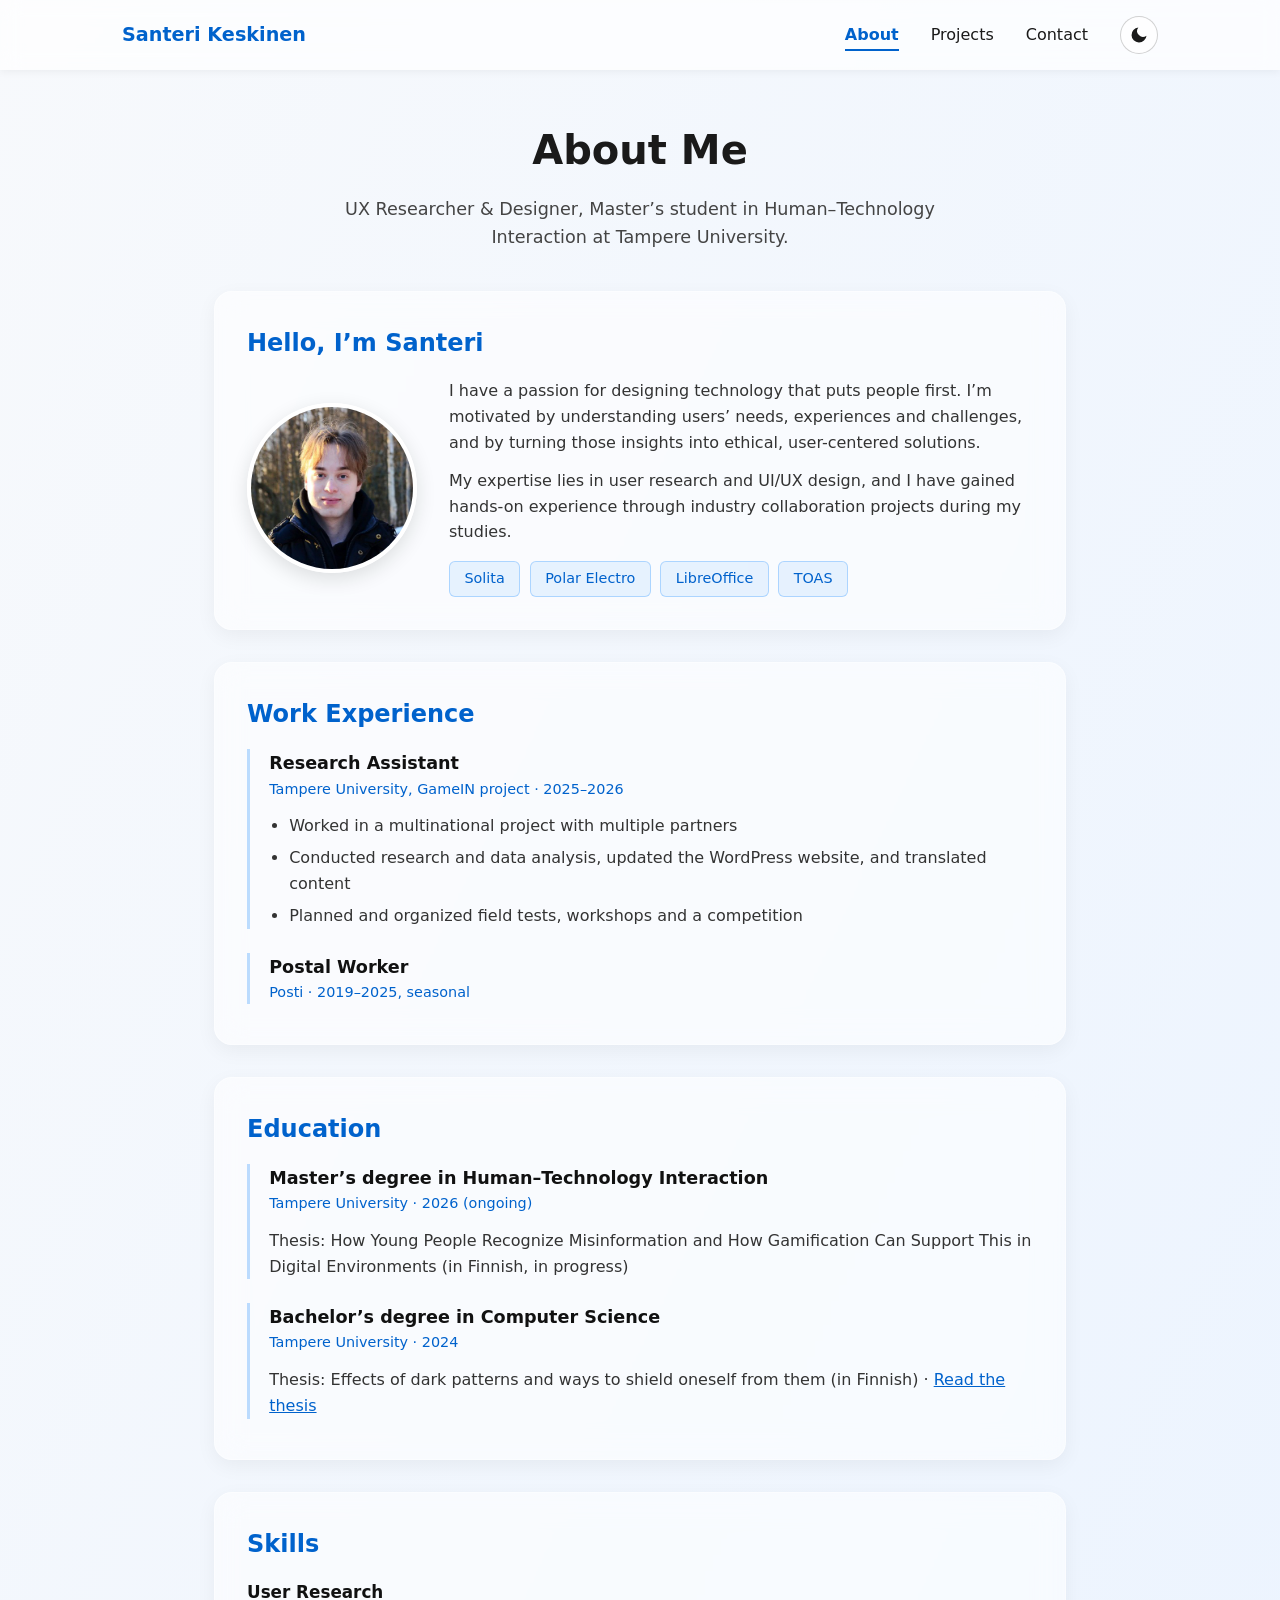
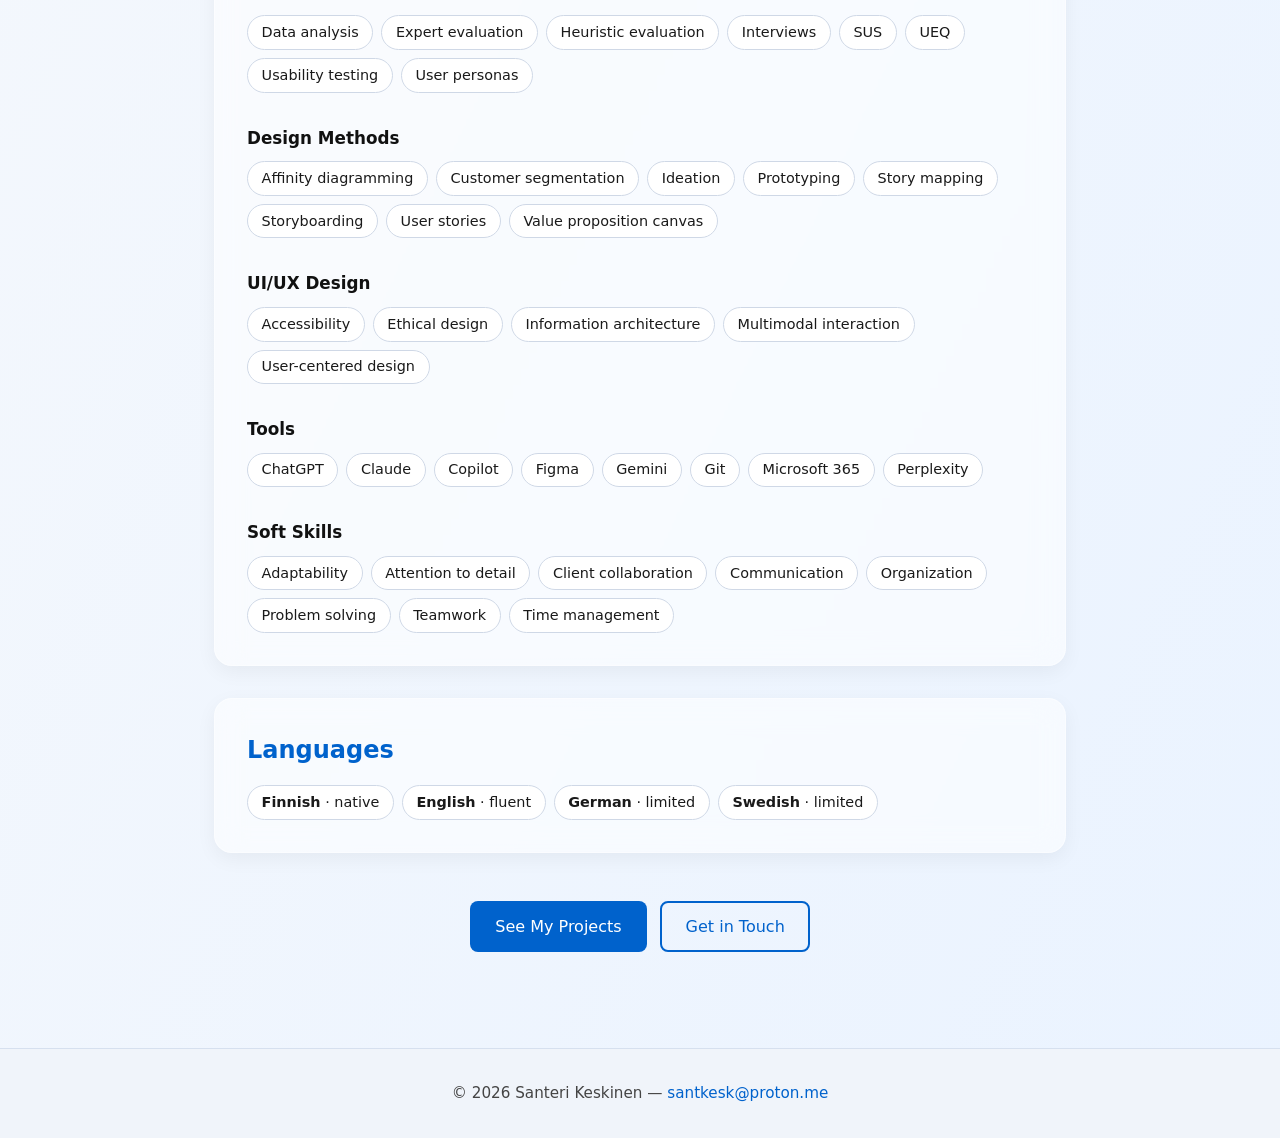
==== about.html @ 52094862 "Add files via upload" ====
<!DOCTYPE html>
<html lang="en">
<head>
  <meta charset="UTF-8">
  <meta name="viewport" content="width=device-width, initial-scale=1.0">
  <title>Santeri Keskinen – About</title>
  <meta name="description" content="About Santeri Keskinen: education, work experience and skills in UX research and design.">
  <link rel="icon" href="data:image/svg+xml,%3Csvg xmlns='http://www.w3.org/2000/svg' viewBox='0 0 100 100'%3E%3Crect width='100' height='100' rx='22' fill='%230062cc'/%3E%3Ctext x='50' y='67' font-size='46' font-weight='700' text-anchor='middle' fill='white' font-family='sans-serif'%3ESK%3C/text%3E%3C/svg%3E">
  <link rel="stylesheet" href="styles.css">
  <script>
    // Dark mode: one choice for the whole site, kept across pages
    (function () {
      var root = document.documentElement, KEY = 'theme';
      var local = location.protocol === 'file:';   // opened straight from disk: browsers may not share storage between files
      var explicit = false;

      function readStore() { try { return localStorage.getItem(KEY); } catch (e) { return null; } }
      function writeStore(v) { try { localStorage.setItem(KEY, v); } catch (e) {} }
      function readName() { var m = /^theme-(dark|light)$/.exec(window.name); return m ? m[1] : null; }
      function readUrl() { var m = /[?&]theme=(dark|light)/.exec(location.search); return m ? m[1] : null; }
      function choice(restored) {
        if (!local) return readStore();
        return restored ? (readName() || readUrl() || readStore()) : (readUrl() || readName() || readStore());
      }
      function isDark() { return root.getAttribute('data-theme') === 'dark'; }
      function apply(v) { if (v === 'dark') root.setAttribute('data-theme', 'dark'); else root.removeAttribute('data-theme'); }
      function sync() {
        var b = document.querySelector('.theme-toggle');
        if (b) b.setAttribute('aria-pressed', isDark() ? 'true' : 'false');
      }
      function withTheme(href, v) {
        var h = href.indexOf('#'), hash = h > -1 ? href.slice(h) : '', base = h > -1 ? href.slice(0, h) : href;
        base = base.replace(/([?&])theme=(dark|light)(&|$)/, function (m, a, b, c) { return c ? a : ''; }).replace(/[?&]$/, '');
        return base + (base.indexOf('?') > -1 ? '&' : '?') + 'theme=' + v + hash;
      }
      // When opened from disk, carry the choice to other pages in the links
      function decorate() {
        if (!local || !explicit) return;
        var v = isDark() ? 'dark' : 'light';
        var links = document.querySelectorAll('a[href]');
        for (var i = 0; i < links.length; i++) {
          var href = links[i].getAttribute('href');
          if (/^([a-z][a-z0-9+.-]*:|#|\/\/)/i.test(href)) continue;
          var path = href.split('#')[0].split('?')[0];
          if (path && !/\.html?$/i.test(path)) continue;
          links[i].setAttribute('href', withTheme(href, v));
        }
      }

      var chosen = choice(false);
      if (chosen) { explicit = true; apply(chosen); if (local) window.name = 'theme-' + chosen; }

      document.addEventListener('DOMContentLoaded', function () {
        sync();
        decorate();
        var button = document.querySelector('.theme-toggle');
        if (!button) return;
        button.addEventListener('click', function () {
          var v = isDark() ? 'light' : 'dark';
          explicit = true;
          apply(v);
          writeStore(v);
          if (local) {
            window.name = 'theme-' + v;
            try { history.replaceState(null, '', withTheme(location.href, v)); } catch (e) {}
          }
          decorate();
          sync();
        });
      });

      // Going back/forward can show a cached page: bring it up to date
      window.addEventListener('pageshow', function (e) {
        if (!e.persisted) return;
        var v = choice(true);
        if (v) { explicit = true; apply(v); decorate(); }
        sync();
      });
    })();
  </script>
</head>
<body class="about-me">
  <a href="#main" class="skip-link">Skip to main content</a>
  <!-- Navigation -->
  <header class="navbar">
    <div class="nav-container">
      <a href="index.html" class="logo">Santeri Keskinen</a>
      <nav>
        <ul class="nav-links">
          <li><a href="about.html" aria-current="page">About</a></li>
          <li><a href="projects.html">Projects</a></li>
          <li><a href="contact.html">Contact</a></li>
          <li><button type="button" class="theme-toggle" aria-pressed="false" aria-label="Dark mode" title="Dark mode"><svg class="icon-moon" viewBox="0 0 24 24" aria-hidden="true"><path d="M21 12.8A9 9 0 1 1 11.2 3a7 7 0 0 0 9.8 9.8z"/></svg><svg class="icon-sun" viewBox="0 0 24 24" aria-hidden="true"><circle cx="12" cy="12" r="4"/><path d="M12 2v3M12 19v3M2 12h3M19 12h3M4.9 4.9L7 7M17 17l2.1 2.1M4.9 19.1L7 17M17 7l2.1-2.1" stroke="currentColor" stroke-width="2" stroke-linecap="round" fill="none"/></svg></button></li>
        </ul>
      </nav>
    </div>
  </header>

  <main id="main">
    <div class="page-intro">
      <h1>About Me</h1>
      <p>UX Researcher &amp; Designer, Master’s student in Human–Technology Interaction at Tampere University.</p>
    </div>

    <section class="glass-light about-section" aria-labelledby="intro-title">
      <h2 id="intro-title">Hello, I’m Santeri</h2>
      <div class="intro-layout">
        <img src="images/profile.jpg" alt="Portrait of Santeri Keskinen" class="profile-photo" width="400" height="400">
        <div class="intro-text">
          <p>I have a passion for designing technology that puts people first. I’m motivated by understanding users’ needs, experiences and challenges, and by turning those insights into ethical, user-centered solutions.</p>
          <p>My expertise lies in user research and UI/UX design, and I have gained hands-on experience through industry collaboration projects during my studies.</p>
          <div class="chips">
            <a href="Projects/solita.html" class="chip">Solita</a>
            <a href="Projects/polar.html" class="chip">Polar Electro</a>
            <a href="Projects/libreoffice.html" class="chip">LibreOffice</a>
            <a href="Projects/toas.html" class="chip">TOAS</a>
          </div>
        </div>
      </div>
    </section>

    <section class="glass-light about-section" aria-labelledby="experience-title">
      <h2 id="experience-title">Work Experience</h2>
      <div class="entry">
        <h3>Research Assistant</h3>
        <p class="meta">Tampere University, GameIN project · 2025–2026</p>
        <ul>
          <li>Worked in a multinational project with multiple partners</li>
          <li>Conducted research and data analysis, updated the WordPress website, and translated content</li>
          <li>Planned and organized field tests, workshops and a competition</li>
        </ul>
      </div>
      <div class="entry">
        <h3>Postal Worker</h3>
        <p class="meta">Posti · 2019–2025, seasonal</p>
      </div>
    </section>

    <section class="glass-light about-section" aria-labelledby="education-title">
      <h2 id="education-title">Education</h2>
      <div class="entry">
        <h3>Master’s degree in Human–Technology Interaction</h3>
        <p class="meta">Tampere University · 2026 (ongoing)</p>
        <p>Thesis: How Young People Recognize Misinformation and How Gamification Can Support This in Digital Environments (in Finnish, in progress)</p>
      </div>
      <div class="entry">
        <h3>Bachelor’s degree in Computer Science</h3>
        <p class="meta">Tampere University · 2024</p>
        <p>Thesis: Effects of dark patterns and ways to shield oneself from them (in Finnish) · <a class="text-link" href="https://urn.fi/URN:NBN:fi:tuni-202404294777" target="_blank" rel="noopener">Read the thesis<span class="visually-hidden"> (opens in a new tab)</span></a></p>
      </div>
    </section>

    <section class="glass-light about-section" aria-labelledby="skills-title">
      <h2 id="skills-title">Skills</h2>
      <div class="skills-grid">
        <div class="skill-group">
          <h3>User Research</h3>
          <ul class="tag-list">
            <li class="skill-tag">Data analysis</li>
            <li class="skill-tag">Expert evaluation</li>
            <li class="skill-tag">Heuristic evaluation</li>
            <li class="skill-tag">Interviews</li>
            <li class="skill-tag">SUS</li>
            <li class="skill-tag">UEQ</li>
            <li class="skill-tag">Usability testing</li>
            <li class="skill-tag">User personas</li>
          </ul>
        </div>
        <div class="skill-group">
          <h3>Design Methods</h3>
          <ul class="tag-list">
            <li class="skill-tag">Affinity diagramming</li>
            <li class="skill-tag">Customer segmentation</li>
            <li class="skill-tag">Ideation</li>
            <li class="skill-tag">Prototyping</li>
            <li class="skill-tag">Story mapping</li>
            <li class="skill-tag">Storyboarding</li>
            <li class="skill-tag">User stories</li>
            <li class="skill-tag">Value proposition canvas</li>
          </ul>
        </div>
        <div class="skill-group">
          <h3>UI/UX Design</h3>
          <ul class="tag-list">
            <li class="skill-tag">Accessibility</li>
            <li class="skill-tag">Ethical design</li>
            <li class="skill-tag">Information architecture</li>
            <li class="skill-tag">Multimodal interaction</li>
            <li class="skill-tag">User-centered design</li>
          </ul>
        </div>
        <div class="skill-group">
          <h3>Tools</h3>
          <ul class="tag-list">
            <li class="skill-tag">ChatGPT</li>
            <li class="skill-tag">Claude</li>
            <li class="skill-tag">Copilot</li>
            <li class="skill-tag">Figma</li>
            <li class="skill-tag">Gemini</li>
            <li class="skill-tag">Git</li>
            <li class="skill-tag">Microsoft 365</li>
            <li class="skill-tag">Perplexity</li>
          </ul>
        </div>
        <div class="skill-group">
          <h3>Soft Skills</h3>
          <ul class="tag-list">
            <li class="skill-tag">Adaptability</li>
            <li class="skill-tag">Attention to detail</li>
            <li class="skill-tag">Client collaboration</li>
            <li class="skill-tag">Communication</li>
            <li class="skill-tag">Organization</li>
            <li class="skill-tag">Problem solving</li>
            <li class="skill-tag">Teamwork</li>
            <li class="skill-tag">Time management</li>
          </ul>
        </div>
      </div>
    </section>

    <section class="glass-light about-section" aria-labelledby="languages-title">
      <h2 id="languages-title">Languages</h2>
      <ul class="tag-list">
            <li class="skill-tag"><strong>Finnish</strong> · native</li>
            <li class="skill-tag"><strong>English</strong> · fluent</li>
            <li class="skill-tag"><strong>German</strong> · limited</li>
            <li class="skill-tag"><strong>Swedish</strong> · limited</li>
          </ul>
    </section>

    <div class="center">
      <a href="projects.html" class="btn">See My Projects</a>
      <a href="contact.html" class="btn btn-outline">Get in Touch</a>
    </div>
  </main>

  <footer class="footer">
    <p>© 2026 Santeri Keskinen — <a href="mailto:santkesk@proton.me">santkesk@proton.me</a></p>
  </footer>
</body>
</html>
---- styles.css ----
/* Reset & Base */
* {
  margin: 0;
  padding: 0;
  box-sizing: border-box;
}

html, body {
  font-family: 'Inter', system-ui, sans-serif;
  color: #1a1a1a;
  background: #f7f9fc;
  scroll-behavior: smooth;
  line-height: 1.6;
  min-height: 100%;
  display: flex;
  flex-direction: column;
}

body > * {
  flex-shrink: 0;
}

/* Navigation Bar */
.navbar {
  position: sticky;
  top: 0;
  width: 100%;
  background: rgba(255, 255, 255, 0.7);
  backdrop-filter: blur(10px);
  box-shadow: 0 2px 8px rgba(0,0,0,0.05);
  z-index: 1000;
}

.nav-container {
  max-width: 1100px;
  margin: 0 auto;
  padding: 1rem 2rem;
  display: flex;
  align-items: center;
  justify-content: space-between;
}

.logo {
  font-weight: 700;
  font-size: 1.2rem;
  text-decoration: none;
  color: #0062cc;
}

.nav-links {
  display: flex;
  gap: 2rem;
  list-style: none;
}

.nav-links a {
  text-decoration: none;
  color: #1a1a1a;
  position: relative;
  transition: color 0.3s;
}

.nav-links a:hover {
  color: #0062cc;
}

.nav-links a::after {
  content: "";
  position: absolute;
  bottom: -3px;
  left: 0;
  width: 0%;
  height: 2px;
  background: #0062cc;
  transition: width 0.3s;
}

.nav-links a:hover::after {
  width: 100%;
}

/* Hero Section */
.hero {
  min-height: 100vh;
  display: flex;
  align-items: center;
  justify-content: center;
  background: linear-gradient(to bottom right, #eaf3ff, #fdfdfd);
  text-align: center;
  padding: 0 1rem;
}

.hero-content {
  max-width: 700px;
}

.hero h1 {
  font-size: 2.8rem;
  margin-bottom: 1rem;
}

.hero p {
  font-size: 1.2rem;
  margin-bottom: 2rem;
  color: #444;
}

.btn-primary {
  display: inline-block;
  background: #0062cc;
  color: #fff;
  padding: 0.8rem 1.6rem;
  border-radius: 8px;
  text-decoration: none;
  font-weight: 500;
  transition: background 0.3s;
}

.btn-primary:hover {
  background: #004c9e;
}

/* Section Base */
.section {
  padding: 6rem 1.5rem;
}

/* Only hide sections for the scroll animation when JavaScript is running */
.js .section {
  opacity: 0;
  transform: translateY(30px);
  transition: opacity 0.8s ease, transform 0.8s ease;
}

.js .section.visible {
  opacity: 1;
  transform: translateY(0);
}

.container {
  max-width: 1100px;
  margin: 0 auto;
}

h2 {
  font-size: 2rem;
  margin-bottom: 2rem;
  text-align: center;
}

/* Projects Grid */
.project-grid {
  display: grid;
  grid-template-columns: repeat(auto-fit, minmax(min(320px, 100%), 1fr));
  gap: 2rem;
}

/* Reset link styles inside the grid */
.project-card {
  display: flex;
  flex-direction: column;
  justify-content: space-between;
  min-height: 240px;
  padding: 2rem;
  border-radius: 16px;
  position: relative;
  text-decoration: none; /* remove link underline */
  color: inherit; /* use normal text color */
  transition: all 0.3s ease;
}

/* Glass style for project cards */
.project-card.glass {
  background: rgba(255, 255, 255, 0.5);
  backdrop-filter: blur(15px);
  border: 1px solid rgba(255, 255, 255, 0.4);
  box-shadow: 0 4px 20px rgba(0,0,0,0.05);
}

/* Hover effect — lift and glow */
.project-card.glass:hover {
  transform: translateY(-6px);
  box-shadow: 0 8px 24px rgba(0, 123, 255, 0.15);
  border-color: rgba(0, 123, 255, 0.3);
}

/* Text elements inside cards */
.project-card h3 {
  margin-bottom: 0.5rem;
  font-size: 1.3rem;
  color: #111;
  transition: color 0.3s;
}

.project-card p {
  flex: 1;
  color: #333;
  margin-bottom: 0.8rem;
}

.project-card .year {
  font-size: 0.9rem;
  color: #0062cc;
  font-weight: 500;
}

/* Role label */
.role {
  align-self: flex-start;
  background: rgba(0, 123, 255, 0.08);
  color: #0062cc;
  padding: 0.3rem 0.9rem;
  border-radius: 6px;
  font-size: 0.85rem;
  font-weight: 500;
  border: 1px solid rgba(0, 123, 255, 0.25);
  margin-top: 1rem;
}

/* Slight color pop on hover */
.project-card:hover h3 {
  color: #0062cc;
}


/* Footer (natural end of page) */
.footer {
  background: #f0f4fa;
  text-align: center;
  padding: 2rem 1rem;
  margin-top: auto;
  border-top: 1px solid #d6e0ef;
  color: #444;
  font-size: 0.95rem;
}

.footer a {
  color: #0062cc;
  text-decoration: none;
}

.footer a:hover {
  text-decoration: underline;
}

/* ===== ABOUT PAGE ===== */

.about-page {
  max-width: 900px;
  margin: 4rem auto;
  padding: 3rem 2rem;
  background: rgba(255, 255, 255, 0.6);
  backdrop-filter: blur(15px);
  border-radius: 20px;
  box-shadow: 0 6px 20px rgba(0, 0, 0, 0.05);
  transition: transform 0.3s ease, box-shadow 0.3s ease;
}

.about-page h1,
.about-page h2 {
  text-align: center;
  margin-bottom: 1.5rem;
  color: #0a0a0a;
}

.about-page h1 {
  font-size: 2.5rem;
  margin-bottom: 2rem;
}

.about-page h2 {
  font-size: 1.8rem;
  color: #0062cc;
  border-bottom: 2px solid rgba(0, 123, 255, 0.2);
  display: inline-block;
  padding-bottom: 0.4rem;
}

.about-page h3 {
  font-size: 1.2rem;
  color: #111;
  margin-top: 1.2rem;
  margin-bottom: 0.3rem;
}

.about-page p {
  font-size: 1rem;
  color: #333;
  line-height: 1.7;
  margin-bottom: 0.8rem;
}

/* Grouped subsections */
.about-page div > div {
  margin-bottom: 1.2rem;
  padding: 1rem 1.2rem;
  border-left: 3px solid #0062cc20;
  transition: background 0.3s ease;
  border-radius: 8px;
}

.about-page div > div:hover {
  background: rgba(0, 123, 255, 0.05);
}

/* Responsive */
@media (max-width: 768px) {
  .about-page {
    padding: 2rem 1.2rem;
    margin: 2rem 1rem;
  }

  .about-page h1 {
    font-size: 2rem;
  }

  .about-page h2 {
    font-size: 1.5rem;
  }
}

/* ===== PROJECT PAGE ===== */
.project-page {
  background: linear-gradient(to bottom right, #f7f9fc, #eaf3ff);
  color: #1a1a1a;
  font-family: 'Inter', system-ui, sans-serif;
  line-height: 1.7;
}

.project-title {
  font-size: 2rem;
  font-weight: 700;
  color: #0a0a0a;
}

/* Section Containers */
main {
  max-width: 900px;
  margin: 0 auto;
  padding: 3rem 1.5rem 6rem;
}

/* Glass style for sections */
.glass-light {
  background: rgba(255, 255, 255, 0.55);
  backdrop-filter: blur(15px);
  border: 1px solid rgba(255, 255, 255, 0.4);
  border-radius: 18px;
  padding: 2rem;
  margin-bottom: 2rem;
  box-shadow: 0 6px 20px rgba(0, 0, 0, 0.05);
  transition: transform 0.3s ease, box-shadow 0.3s ease;
}

.glass-light:hover {
  transform: translateY(-3px);
  box-shadow: 0 10px 25px rgba(0, 123, 255, 0.15);
}

.glass-light h2 {
  color: #0062cc;
  margin-bottom: 1rem;
  font-size: 1.5rem;
}

.glass-light p {
  color: #333;
  margin-bottom: 0.5rem;
}

/* About Section Grid */
.about-inline {
  display: grid;
  grid-template-columns: repeat(auto-fit, minmax(180px, 1fr));
  gap: 1.5rem;
  margin-top: 1rem;
}

.about-field {
  background: rgba(255, 255, 255, 0.6);
  border: 1px solid rgba(0, 123, 255, 0.15);
  border-radius: 12px;
  padding: 1rem;
  text-align: center;
  transition: background 0.3s ease;
}

.about-field:hover {
  background: rgba(0, 123, 255, 0.05);
}

.about-field h3 {
  color: #0062cc;
  font-size: 1rem;
  margin-bottom: 0.3rem;
}

.about-field p {
  color: #333;
  font-size: 0.95rem;
}

/* Centered Button */
.center {
  text-align: center;
  margin-top: 3rem;
}

.btn {
  display: inline-block;
  background: #0062cc;
  color: #fff;
  padding: 0.8rem 1.6rem;
  border-radius: 8px;
  text-decoration: none;
  font-weight: 500;
  transition: background 0.3s;
}

.btn:hover {
  background: #004c9e;
}
/* ===== Lists & links inside project sections ===== */
.glass-light ul {
  padding-left: 1.25rem;
  margin-bottom: 0.5rem;
}

.glass-light li {
  color: #333;
  margin-bottom: 0.4rem;
}

.glass-light p + p,
.glass-light p + ul,
.glass-light ul + p {
  margin-top: 0.8rem;
}

/* Space between the info boxes and the first section */
.about-inline {
  margin-bottom: 2rem;
}

/* ===== CONTACT PAGE ===== */
.contact-page {
  background: linear-gradient(to bottom right, #f7f9fc, #eaf3ff);
  min-height: 100vh;
}

.page-intro {
  text-align: center;
  margin-bottom: 2.5rem;
}

.page-intro h1 {
  font-size: 2.5rem;
  margin-bottom: 0.8rem;
}

.page-intro p {
  max-width: 600px;
  margin: 0 auto;
  color: #444;
  font-size: 1.1rem;
}

.contact-cards {
  display: grid;
  grid-template-columns: repeat(auto-fit, minmax(260px, 1fr));
  gap: 1.5rem;
  margin-bottom: 2rem;
}

.contact-card {
  text-align: center;
  text-decoration: none;
  color: inherit;
  margin-bottom: 0;
}

.contact-card svg {
  width: 36px;
  height: 36px;
  fill: #0062cc;
  margin-bottom: 0.8rem;
}

.contact-card h2 {
  text-align: center;
  font-size: 1.3rem;
  margin-bottom: 0.4rem;
}

.contact-card p {
  overflow-wrap: anywhere;
}

.contact-form-box h2 {
  text-align: left;
  margin-bottom: 1.5rem;
}

.contact-form {
  display: flex;
  flex-direction: column;
  gap: 0.5rem;
}

.contact-form label {
  font-weight: 500;
  margin-top: 0.6rem;
}

.contact-form input,
.contact-form textarea {
  font: inherit;
  padding: 0.8rem 1rem;
  border: 1px solid rgba(0, 123, 255, 0.25);
  border-radius: 10px;
  background: rgba(255, 255, 255, 0.8);
  color: #1a1a1a;
  resize: vertical;
}

.contact-form input:focus,
.contact-form textarea:focus {
  outline: none;
  border-color: #0062cc;
  box-shadow: 0 0 0 3px rgba(0, 123, 255, 0.15);
}

.contact-form .btn {
  align-self: flex-start;
  margin-top: 1.2rem;
  border: none;
  cursor: pointer;
  font: inherit;
  font-weight: 500;
}

/* ===== ABOUT ME PAGE ===== */
.about-me {
  background: linear-gradient(to bottom right, #f7f9fc, #eaf3ff);
  min-height: 100vh;
}

.about-section h2 {
  text-align: left;
}

.about-section .entry {
  padding-left: 1.2rem;
  border-left: 3px solid rgba(0, 123, 255, 0.25);
  margin-bottom: 1.5rem;
}

.about-section .entry:last-child {
  margin-bottom: 0;
}

.entry h3 {
  font-size: 1.1rem;
  color: #111;
}

.entry .meta {
  color: #0062cc;
  font-size: 0.9rem;
  font-weight: 500;
  margin-bottom: 0.5rem;
}

.chips {
  display: flex;
  flex-wrap: wrap;
  gap: 0.6rem;
  margin-top: 1rem;
}

.chip {
  background: rgba(0, 123, 255, 0.08);
  color: #0062cc;
  padding: 0.35rem 0.9rem;
  border-radius: 6px;
  font-size: 0.9rem;
  font-weight: 500;
  border: 1px solid rgba(0, 123, 255, 0.25);
  text-decoration: none;
  transition: background 0.3s;
}

a.chip:hover {
  background: rgba(0, 123, 255, 0.18);
}

.skills-grid {
  display: grid;
  gap: 1.5rem;
}

.skill-group h3 {
  font-size: 1.05rem;
  color: #111;
}

.skill-group .chips {
  margin-top: 0.6rem;
}

.center .btn + .btn {
  margin-left: 0.8rem;
}

.btn-outline {
  background: transparent;
  color: #0062cc;
  border: 2px solid #0062cc;
  padding: calc(0.8rem - 2px) calc(1.6rem - 2px);
}

.btn-outline:hover {
  background: rgba(0, 123, 255, 0.1);
}

@media (max-width: 480px) {
  .center .btn {
    display: block;
    margin: 0 0 0.8rem;
  }
  .center .btn + .btn {
    margin-left: 0;
  }
}

/* ===== PROJECTS PAGE ===== */
.projects-page {
  background: linear-gradient(to bottom right, #f7f9fc, #eaf3ff);
  min-height: 100vh;
}

/* ===== ACCESSIBILITY & USABILITY ===== */
html {
  scroll-padding-top: 5rem;
}

.skip-link {
  position: absolute;
  left: 1rem;
  top: -4rem;
  background: #0062cc;
  color: #fff;
  padding: 0.7rem 1.2rem;
  border-radius: 8px;
  text-decoration: none;
  font-weight: 500;
  z-index: 2000;
}

.skip-link:focus {
  top: 1rem;
}

:focus-visible {
  outline: 3px solid #0062cc;
  outline-offset: 3px;
  border-radius: 4px;
}

.visually-hidden {
  position: absolute;
  width: 1px;
  height: 1px;
  margin: -1px;
  padding: 0;
  overflow: hidden;
  clip: rect(0, 0, 0, 0);
  white-space: nowrap;
  border: 0;
}

/* Current page in the navigation */
.nav-links a[aria-current] {
  color: #0062cc;
  font-weight: 600;
}

.nav-links a[aria-current]::after {
  width: 100%;
}

.text-link {
  color: #0062cc;
  font-weight: 500;
  text-decoration: underline;
}

.text-link:hover {
  color: #004c9e;
}

/* ===== HOME PAGE ===== */
main.home-main {
  max-width: none;
  margin: 0;
  padding: 0;
}

.hero-note {
  font-weight: 500;
  color: #1a1a1a;
}

.hero-actions {
  display: flex;
  flex-wrap: wrap;
  gap: 0.8rem;
  justify-content: center;
}

.hero-actions .btn,
.hero-actions .btn-primary {
  margin: 0;
}

.thesis {
  max-width: 700px;
  margin: 2rem auto 0;
}

.thesis h3 {
  color: #0062cc;
  font-size: 1rem;
  margin-bottom: 0.4rem;
}

.thesis p {
  margin-bottom: 0.6rem;
}

/* ===== PROJECT PAGES ===== */
.summary h2 {
  text-align: left;
}

.project-figure {
  margin: 0 0 2rem;
}

.project-figure img {
  display: block;
  max-width: 100%;
  height: auto;
  border-radius: 12px;
  border: 1px solid rgba(0, 98, 204, 0.15);
}

.project-figure figcaption {
  font-size: 0.9rem;
  color: #444;
  margin-top: 0.5rem;
}

/* ===== REDUCED MOTION ===== */
@media (prefers-reduced-motion: reduce) {
  html {
    scroll-behavior: auto;
  }
  *, *::before, *::after {
    transition-duration: 0.01ms !important;
    animation-duration: 0.01ms !important;
  }
  .js .section {
    opacity: 1;
    transform: none;
  }
  .glass-light:hover,
  .project-card.glass:hover {
    transform: none;
  }
}

/* ===== SKILL TAGS (non-clickable, unlike the blue button-style chips) ===== */
.glass-light ul.tag-list {
  list-style: none;
  padding: 0;
  margin: 0.6rem 0 0;
  display: flex;
  flex-wrap: wrap;
  gap: 0.5rem;
}

.glass-light .tag-list li.skill-tag {
  margin: 0;
  padding: 0.3rem 0.85rem;
  background: rgba(255, 255, 255, 0.9);
  color: #1a1a1a;
  border: 1px solid #cfd8e6;
  border-radius: 999px;
  font-size: 0.9rem;
  font-weight: 400;
  cursor: default;
}

.skill-group + .skill-group {
  margin-top: 0.5rem;
}

/* ===== PROFILE PHOTO ===== */
.intro-layout {
  display: flex;
  align-items: center;
  gap: 2rem;
}

.profile-photo {
  width: 170px;
  height: 170px;
  flex-shrink: 0;
  border-radius: 50%;
  object-fit: cover;
  border: 4px solid #fff;
  box-shadow: 0 6px 20px rgba(0, 0, 0, 0.12);
}

@media (max-width: 600px) {
  .intro-layout {
    flex-direction: column;
    text-align: center;
  }
  .intro-layout .chips {
    justify-content: center;
  }
}

/* ===== BUTTON ROWS (wrap cleanly with 2+ buttons) ===== */
.center {
  display: flex;
  flex-wrap: wrap;
  justify-content: center;
  gap: 0.8rem;
}

.center .btn + .btn {
  margin-left: 0;
}

@media (max-width: 480px) {
  .center {
    flex-direction: column;
  }
  .center .btn {
    display: block;
    margin: 0;
    text-align: center;
  }
}

/* ===== AT A GLANCE (compact banner, distinct from the section cards) ===== */
.summary {
  background: linear-gradient(135deg, rgba(0, 98, 204, 0.12), rgba(255, 255, 255, 0.75));
  border-left: 6px solid #0062cc;
  border-radius: 6px 28px 6px 28px;
  padding: 1.1rem 1.5rem 1.3rem;
  margin-bottom: 2rem;
  box-shadow: 0 4px 16px rgba(0, 98, 204, 0.1);
}

.summary h2 {
  font-size: 0.8rem;
  letter-spacing: 0.14em;
  text-transform: uppercase;
  color: #0062cc;
  text-align: left;
  margin-bottom: 0.7rem;
}

.summary ul {
  list-style: none;
  padding: 0;
  margin: 0;
  display: grid;
  gap: 1rem;
}

.summary li {
  margin: 0;
  color: #333;
  font-size: 0.95rem;
  line-height: 1.5;
}

.summary li strong {
  display: block;
  color: #111;
  font-size: 0.85rem;
  margin-bottom: 0.15rem;
}

@media (min-width: 800px) {
  .summary ul {
    grid-template-columns: repeat(3, 1fr);
    gap: 0;
  }
  .summary li {
    padding: 0 1.2rem;
  }
  .summary li:first-child {
    padding-left: 0;
  }
  .summary li + li {
    border-left: 1px solid rgba(0, 98, 204, 0.25);
  }
}

/* ===== PROJECT LINKS & HOME PAGE LINKS ===== */
.project-links {
  display: flex;
  flex-wrap: wrap;
  justify-content: center;
  gap: 0.8rem;
  margin-top: 1.5rem;
}

.about .center,
.projects .center {
  margin-top: 2rem;
}

/* Compact navigation on small phones (all pages) */
@media (max-width: 480px) {
  .nav-container {
    padding: 0.8rem 1rem;
  }
  .nav-links {
    gap: 1rem;
  }
  .logo {
    font-size: 1rem;
    white-space: nowrap;
  }
}

/* ===== THEME TOGGLE ===== */
.nav-links li {
  display: flex;
  align-items: center;
}

.theme-toggle {
  display: inline-flex;
  align-items: center;
  justify-content: center;
  width: 38px;
  height: 38px;
  padding: 0;
  border-radius: 50%;
  border: 1px solid rgba(0, 0, 0, 0.18);
  background: rgba(255, 255, 255, 0.6);
  color: #1a1a1a;
  cursor: pointer;
  transition: background 0.3s;
}

.theme-toggle:hover {
  background: rgba(0, 98, 204, 0.12);
}

.theme-toggle svg {
  width: 20px;
  height: 20px;
  fill: currentColor;
}

.theme-toggle .icon-sun {
  display: none;
}

html[data-theme="dark"] .theme-toggle {
  border-color: rgba(255, 255, 255, 0.3);
  background: rgba(255, 255, 255, 0.08);
  color: #e8f0ff;
}

html[data-theme="dark"] .theme-toggle:hover {
  background: rgba(156, 201, 255, 0.2);
}

html[data-theme="dark"] .theme-toggle .icon-moon {
  display: none;
}

html[data-theme="dark"] .theme-toggle .icon-sun {
  display: block;
}

@media (max-width: 480px) {
  .nav-links {
    font-size: 0.95rem;
    gap: 0.7rem;
  }
  .logo {
    font-size: 0.95rem;
  }
  .theme-toggle {
    width: 34px;
    height: 34px;
  }
}

@media (max-width: 380px) {
  .nav-container {
    padding: 0.8rem 0.75rem;
  }
  .nav-links {
    font-size: 0.9rem;
    gap: 0.55rem;
  }
  .logo {
    font-size: 0.9rem;
  }
}

/* =====================================================
   DARK MODE (whole site, toggled with html[data-theme="dark"])
   ===================================================== */
html[data-theme="dark"] {
  color-scheme: dark;
  background: #06122b;
}

html[data-theme="dark"] body {
  color: #e8f0ff;
  background:
    radial-gradient(900px 520px at 88% 18%, rgba(59, 130, 246, 0.28), transparent 70%),
    radial-gradient(700px 520px at 6% 62%, rgba(56, 189, 248, 0.16), transparent 70%),
    linear-gradient(180deg, #06122b 0%, #0a1f4a 55%, #06122b 100%);
}

html[data-theme="dark"] h1,
html[data-theme="dark"] h2 {
  color: #fff;
}

html[data-theme="dark"] :focus-visible {
  outline-color: #9cc9ff;
}

/* Navigation */
html[data-theme="dark"] .navbar {
  background: rgba(6, 18, 43, 0.6);
  box-shadow: none;
  border-bottom: 1px solid rgba(255, 255, 255, 0.12);
}

html[data-theme="dark"] .logo,
html[data-theme="dark"] .nav-links a {
  color: #e8f0ff;
}

html[data-theme="dark"] .nav-links a:hover,
html[data-theme="dark"] .nav-links a[aria-current] {
  color: #9cc9ff;
}

html[data-theme="dark"] .nav-links a::after {
  background: #9cc9ff;
}

/* Hero (home page) */
html[data-theme="dark"] .hero {
  background: transparent;
}

html[data-theme="dark"] .hero p {
  color: #dbe7ff;
}

html[data-theme="dark"] .hero .hero-note {
  color: #fff;
}

/* Buttons and links */
html[data-theme="dark"] .btn,
html[data-theme="dark"] .btn-primary {
  background: linear-gradient(135deg, #5aa9ff, #9cc9ff);
  color: #06122b;
  font-weight: 600;
}

html[data-theme="dark"] .btn:hover,
html[data-theme="dark"] .btn-primary:hover {
  background: #fff;
}

html[data-theme="dark"] .btn-outline {
  background: rgba(255, 255, 255, 0.06);
  color: #fff;
  border-color: #9cc9ff;
}

html[data-theme="dark"] .btn-outline:hover {
  background: rgba(156, 201, 255, 0.2);
}

html[data-theme="dark"] .text-link {
  color: #9cc9ff;
}

html[data-theme="dark"] .text-link:hover {
  color: #fff;
}

/* Glass cards */
html[data-theme="dark"] .glass-light {
  background: rgba(255, 255, 255, 0.07);
  border: 1px solid rgba(255, 255, 255, 0.18);
  box-shadow: 0 8px 32px rgba(0, 0, 0, 0.25);
}

html[data-theme="dark"] .glass-light:hover {
  box-shadow: 0 12px 36px rgba(77, 163, 255, 0.3);
  border-color: rgba(156, 201, 255, 0.5);
}

html[data-theme="dark"] .glass-light h2,
html[data-theme="dark"] .thesis h3,
html[data-theme="dark"] .about-field h3,
html[data-theme="dark"] .entry .meta {
  color: #9cc9ff;
}

html[data-theme="dark"] .glass-light p,
html[data-theme="dark"] .glass-light li,
html[data-theme="dark"] .about-field p,
html[data-theme="dark"] .page-intro p,
html[data-theme="dark"] .about .container > p {
  color: #cfe0ff;
}

html[data-theme="dark"] .entry h3,
html[data-theme="dark"] .skill-group h3 {
  color: #fff;
}

html[data-theme="dark"] .about-section .entry {
  border-left-color: rgba(156, 201, 255, 0.4);
}

/* Project cards */
html[data-theme="dark"] .project-card.glass {
  background: rgba(255, 255, 255, 0.07);
  border: 1px solid rgba(255, 255, 255, 0.18);
  box-shadow: 0 8px 32px rgba(0, 0, 0, 0.25);
}

html[data-theme="dark"] .project-card.glass:hover {
  box-shadow: 0 12px 36px rgba(77, 163, 255, 0.3);
  border-color: rgba(156, 201, 255, 0.5);
}

html[data-theme="dark"] .project-card h3 {
  color: #fff;
}

html[data-theme="dark"] .project-card:hover h3,
html[data-theme="dark"] .project-card .year {
  color: #9cc9ff;
}

html[data-theme="dark"] .project-card p {
  color: #cfe0ff;
}

html[data-theme="dark"] .role,
html[data-theme="dark"] .chip {
  background: rgba(156, 201, 255, 0.12);
  color: #cfe3ff;
  border-color: rgba(156, 201, 255, 0.35);
}

html[data-theme="dark"] a.chip:hover {
  background: rgba(156, 201, 255, 0.25);
}

/* At a Glance banner */
html[data-theme="dark"] .summary {
  background: linear-gradient(135deg, rgba(77, 163, 255, 0.22), rgba(255, 255, 255, 0.05));
  border-left-color: #9cc9ff;
  box-shadow: 0 4px 16px rgba(0, 0, 0, 0.3);
}

html[data-theme="dark"] .summary h2 {
  color: #9cc9ff;
}

html[data-theme="dark"] .summary li {
  color: #cfe0ff;
}

html[data-theme="dark"] .summary li strong {
  color: #fff;
}

html[data-theme="dark"] .summary li + li {
  border-left-color: rgba(156, 201, 255, 0.3);
}

/* Project info boxes */
html[data-theme="dark"] .about-field {
  background: rgba(255, 255, 255, 0.07);
  border-color: rgba(156, 201, 255, 0.25);
}

html[data-theme="dark"] .about-field:hover {
  background: rgba(156, 201, 255, 0.12);
}

html[data-theme="dark"] hr {
  border: 0;
  border-top: 1px solid rgba(255, 255, 255, 0.15);
}

html[data-theme="dark"] .project-figure figcaption {
  color: #cfe0ff;
}

/* Skill tags */
html[data-theme="dark"] .glass-light .tag-list li.skill-tag {
  background: rgba(255, 255, 255, 0.08);
  color: #e8f0ff;
  border-color: rgba(255, 255, 255, 0.22);
}

/* Contact page */
html[data-theme="dark"] .contact-card svg {
  fill: #9cc9ff;
}

html[data-theme="dark"] .contact-form input,
html[data-theme="dark"] .contact-form textarea {
  background: rgba(255, 255, 255, 0.08);
  border-color: rgba(156, 201, 255, 0.35);
  color: #fff;
}

html[data-theme="dark"] .contact-form input:focus,
html[data-theme="dark"] .contact-form textarea:focus {
  border-color: #9cc9ff;
  box-shadow: 0 0 0 3px rgba(156, 201, 255, 0.25);
}

/* Footer */
html[data-theme="dark"] .footer {
  background: rgba(3, 10, 28, 0.85);
  border-top: 1px solid rgba(255, 255, 255, 0.12);
  color: #b8cdf5;
}

html[data-theme="dark"] .footer a {
  color: #9cc9ff;
}

/* Very small phones: let the navigation wrap instead of overflowing */
@media (max-width: 340px) {
  .nav-container {
    flex-wrap: wrap;
    justify-content: center;
    gap: 0.4rem;
  }
}

/* Keep the main column within the viewport on very narrow screens */
main {
  width: 100%;
}

/* ===== HOME PAGE: centered About section ===== */
.about .container > p {
  max-width: 700px;
  margin: 0 auto;
  text-align: center;
}

.thesis {
  text-align: center;
}
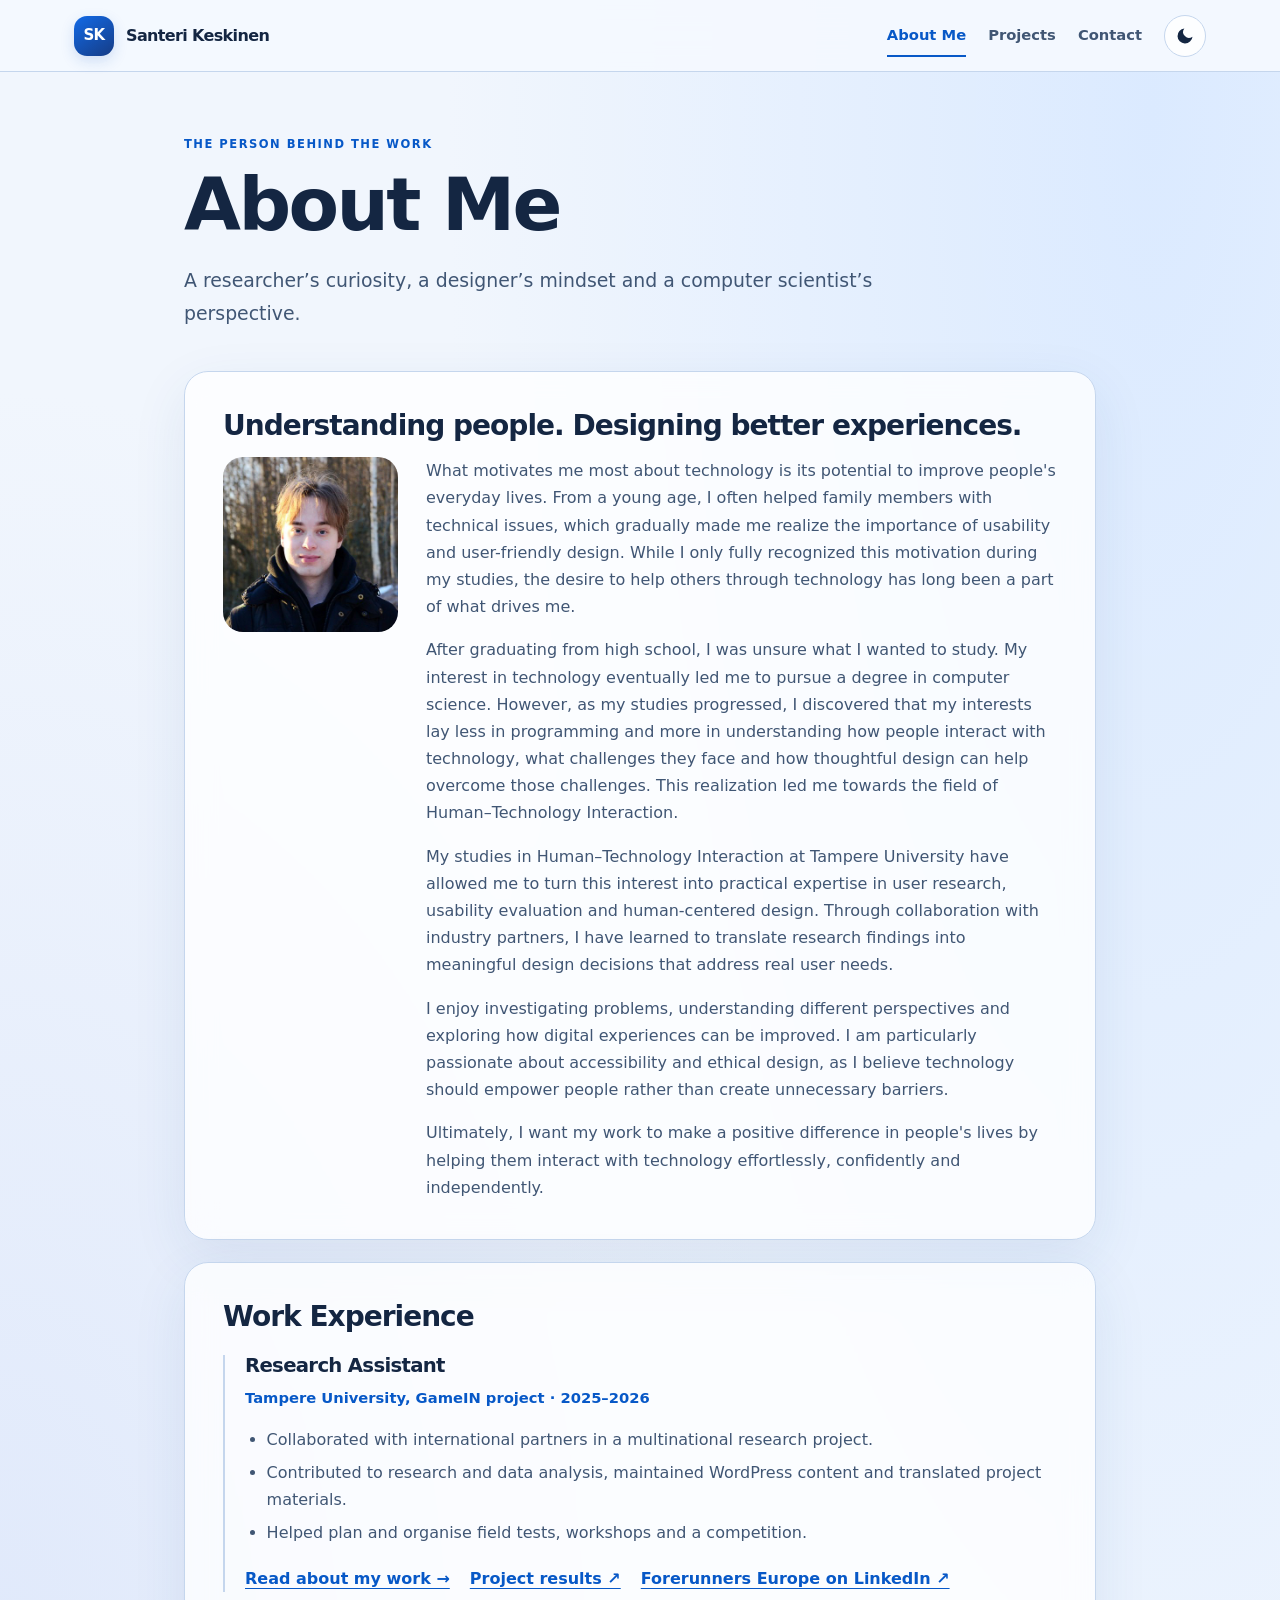
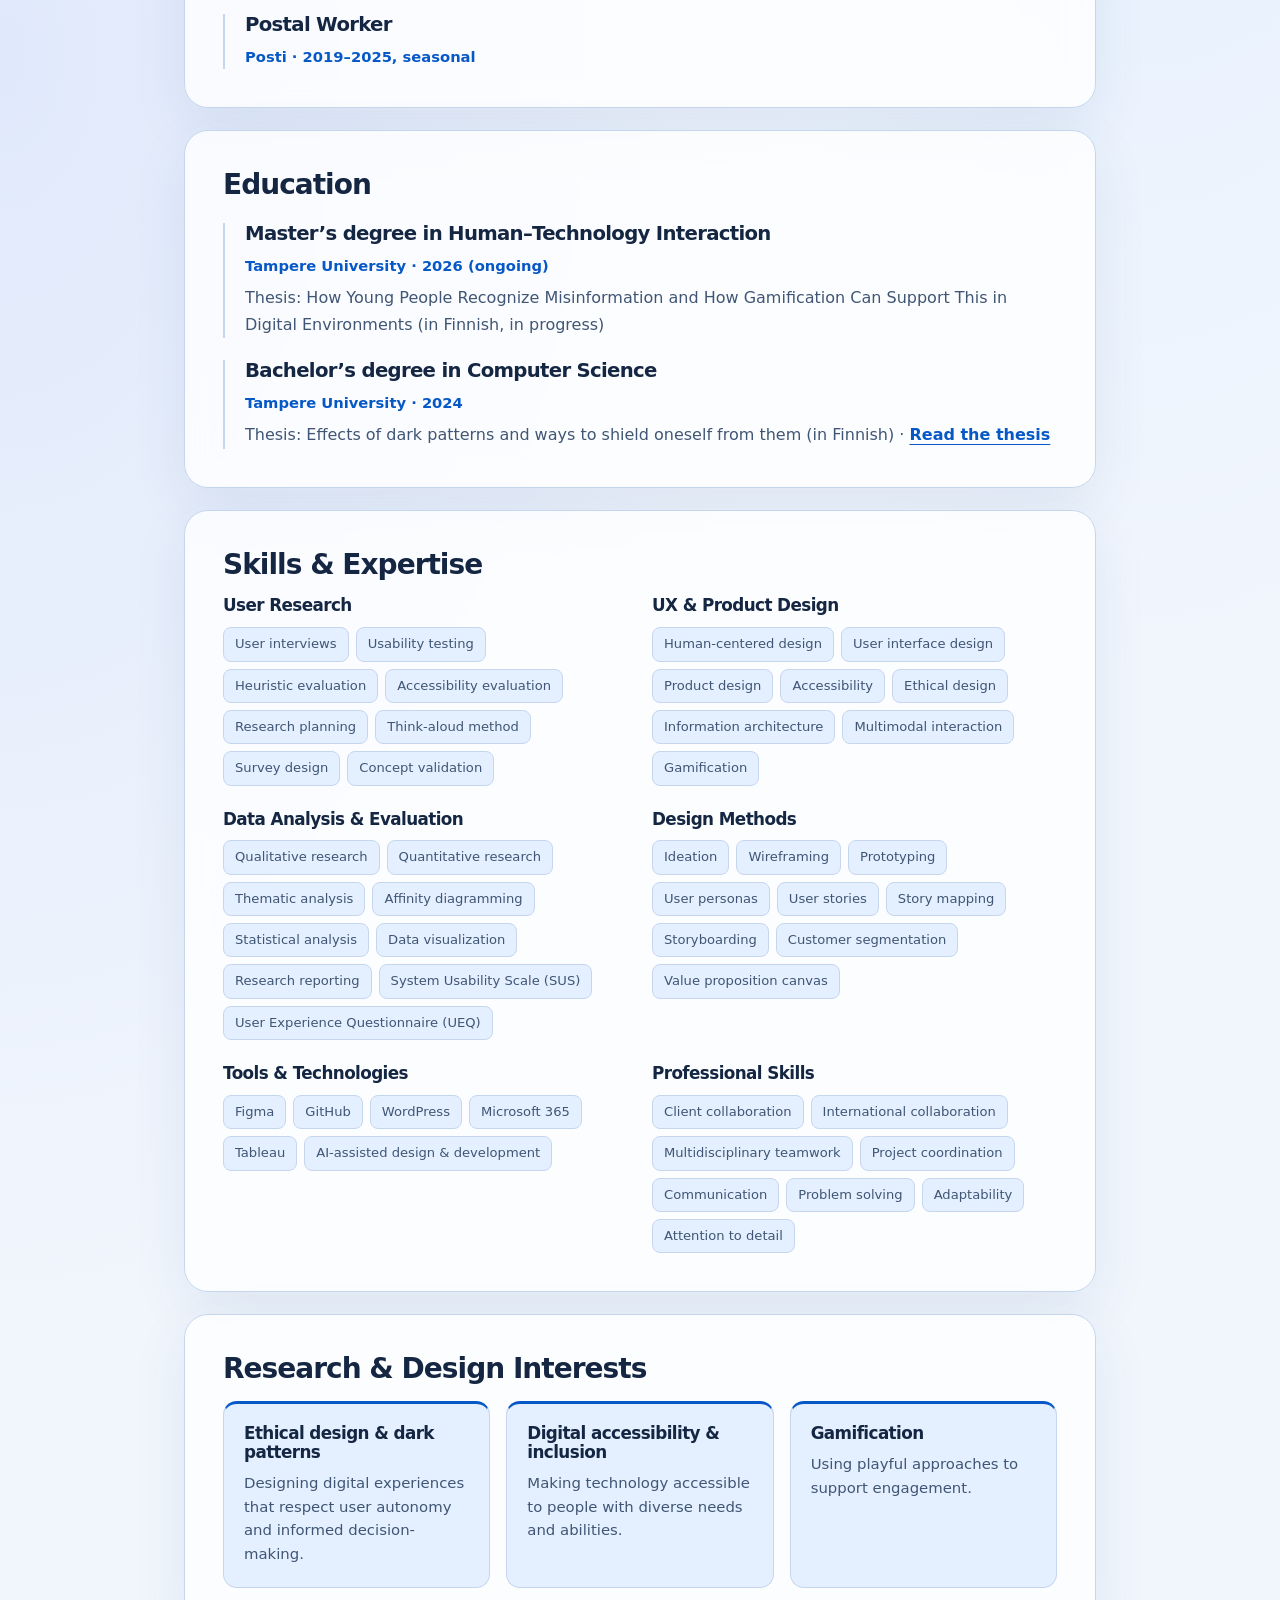
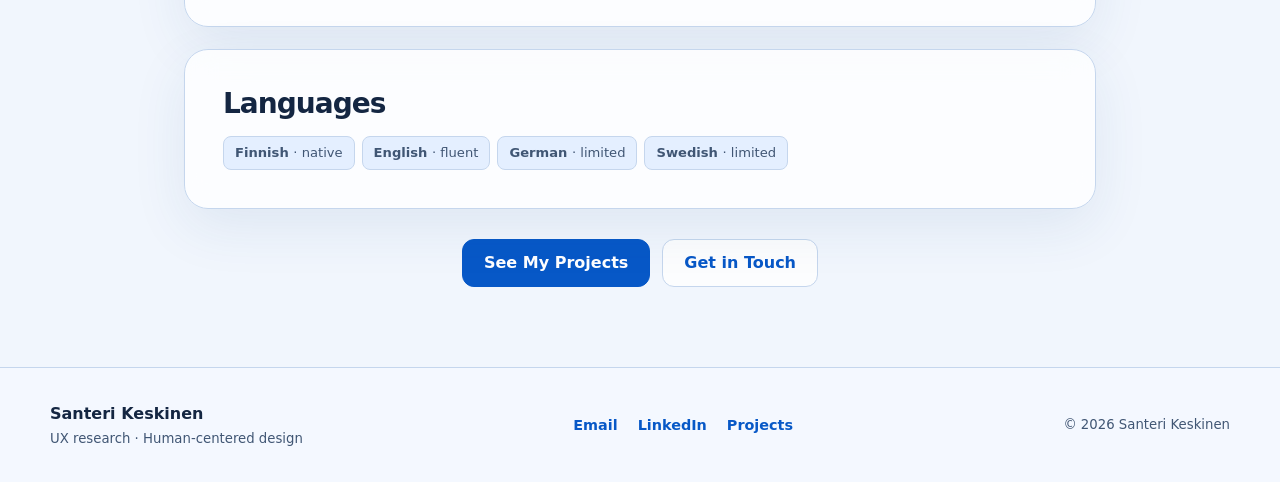
==== commit 39d489ec: "Redesign" ====
--- a/about.html
+++ b/about.html
@@ -1,241 +1,351 @@
 <!DOCTYPE html>
 <html lang="en">
-<head>
-  <meta charset="UTF-8">
-  <meta name="viewport" content="width=device-width, initial-scale=1.0">
-  <title>Santeri Keskinen – About</title>
-  <meta name="description" content="About Santeri Keskinen: education, work experience and skills in UX research and design.">
-  <link rel="icon" href="data:image/svg+xml,%3Csvg xmlns='http://www.w3.org/2000/svg' viewBox='0 0 100 100'%3E%3Crect width='100' height='100' rx='22' fill='%230062cc'/%3E%3Ctext x='50' y='67' font-size='46' font-weight='700' text-anchor='middle' fill='white' font-family='sans-serif'%3ESK%3C/text%3E%3C/svg%3E">
-  <link rel="stylesheet" href="styles.css">
-  <script>
-    // Dark mode: one choice for the whole site, kept across pages
-    (function () {
-      var root = document.documentElement, KEY = 'theme';
-      var local = location.protocol === 'file:';   // opened straight from disk: browsers may not share storage between files
-      var explicit = false;
-
-      function readStore() { try { return localStorage.getItem(KEY); } catch (e) { return null; } }
-      function writeStore(v) { try { localStorage.setItem(KEY, v); } catch (e) {} }
-      function readName() { var m = /^theme-(dark|light)$/.exec(window.name); return m ? m[1] : null; }
-      function readUrl() { var m = /[?&]theme=(dark|light)/.exec(location.search); return m ? m[1] : null; }
-      function choice(restored) {
-        if (!local) return readStore();
-        return restored ? (readName() || readUrl() || readStore()) : (readUrl() || readName() || readStore());
-      }
-      function isDark() { return root.getAttribute('data-theme') === 'dark'; }
-      function apply(v) { if (v === 'dark') root.setAttribute('data-theme', 'dark'); else root.removeAttribute('data-theme'); }
-      function sync() {
-        var b = document.querySelector('.theme-toggle');
-        if (b) b.setAttribute('aria-pressed', isDark() ? 'true' : 'false');
-      }
-      function withTheme(href, v) {
-        var h = href.indexOf('#'), hash = h > -1 ? href.slice(h) : '', base = h > -1 ? href.slice(0, h) : href;
-        base = base.replace(/([?&])theme=(dark|light)(&|$)/, function (m, a, b, c) { return c ? a : ''; }).replace(/[?&]$/, '');
-        return base + (base.indexOf('?') > -1 ? '&' : '?') + 'theme=' + v + hash;
-      }
-      // When opened from disk, carry the choice to other pages in the links
-      function decorate() {
-        if (!local || !explicit) return;
-        var v = isDark() ? 'dark' : 'light';
-        var links = document.querySelectorAll('a[href]');
-        for (var i = 0; i < links.length; i++) {
-          var href = links[i].getAttribute('href');
-          if (/^([a-z][a-z0-9+.-]*:|#|\/\/)/i.test(href)) continue;
-          var path = href.split('#')[0].split('?')[0];
-          if (path && !/\.html?$/i.test(path)) continue;
-          links[i].setAttribute('href', withTheme(href, v));
-        }
-      }
-
-      var chosen = choice(false);
-      if (chosen) { explicit = true; apply(chosen); if (local) window.name = 'theme-' + chosen; }
-
-      document.addEventListener('DOMContentLoaded', function () {
-        sync();
-        decorate();
-        var button = document.querySelector('.theme-toggle');
-        if (!button) return;
-        button.addEventListener('click', function () {
-          var v = isDark() ? 'light' : 'dark';
-          explicit = true;
-          apply(v);
-          writeStore(v);
-          if (local) {
-            window.name = 'theme-' + v;
-            try { history.replaceState(null, '', withTheme(location.href, v)); } catch (e) {}
-          }
-          decorate();
-          sync();
-        });
-      });
-
-      // Going back/forward can show a cached page: bring it up to date
-      window.addEventListener('pageshow', function (e) {
-        if (!e.persisted) return;
-        var v = choice(true);
-        if (v) { explicit = true; apply(v); decorate(); }
-        sync();
-      });
-    })();
+ <head>
+  <meta charset="utf-8"/>
+  <meta content="width=device-width, initial-scale=1.0" name="viewport"/>
+  <title>
+   About Me — Santeri Keskinen
+  </title>
+  <meta content="About Santeri Keskinen: education, work experience and skills in UX research and design." name="description"/>
+  <link href="data:image/svg+xml,%3Csvg xmlns='http://www.w3.org/2000/svg' viewBox='0 0 100 100'%3E%3Crect width='100' height='100' rx='22' fill='%230062cc'/%3E%3Ctext x='50' y='67' font-size='46' font-weight='700' text-anchor='middle' fill='white' font-family='sans-serif'%3ESK%3C/text%3E%3C/svg%3E" rel="icon"/>
+  <link href="styles.css" rel="stylesheet"/>
+  <script src="script.js">
   </script>
-</head>
-<body class="about-me">
-  <a href="#main" class="skip-link">Skip to main content</a>
-  <!-- Navigation -->
+  <meta content="About Me — Santeri Keskinen" property="og:title"/>
+  <meta content="About Santeri Keskinen: education, work experience and skills in UX research and design." property="og:description"/>
+  <meta content="website" property="og:type"/>
+  <meta content="https://santkesk.github.io/about.html" property="og:url"/>
+  <meta content="https://santkesk.github.io/images/social-preview.png" property="og:image"/>
+  <meta content="Santeri Keskinen — UX Researcher and Designer" property="og:image:alt"/>
+  <meta content="summary_large_image" name="twitter:card"/>
+  <meta content="#eaf2ff" name="theme-color"/>
+  <link href="https://santkesk.github.io/about.html" rel="canonical"/>
+ </head>
+ <body class="about-me">
+  <a class="skip-link" href="#main">
+   Skip to main content
+  </a>
   <header class="navbar">
-    <div class="nav-container">
-      <a href="index.html" class="logo">Santeri Keskinen</a>
-      <nav>
-        <ul class="nav-links">
-          <li><a href="about.html" aria-current="page">About</a></li>
-          <li><a href="projects.html">Projects</a></li>
-          <li><a href="contact.html">Contact</a></li>
-          <li><button type="button" class="theme-toggle" aria-pressed="false" aria-label="Dark mode" title="Dark mode"><svg class="icon-moon" viewBox="0 0 24 24" aria-hidden="true"><path d="M21 12.8A9 9 0 1 1 11.2 3a7 7 0 0 0 9.8 9.8z"/></svg><svg class="icon-sun" viewBox="0 0 24 24" aria-hidden="true"><circle cx="12" cy="12" r="4"/><path d="M12 2v3M12 19v3M2 12h3M19 12h3M4.9 4.9L7 7M17 17l2.1 2.1M4.9 19.1L7 17M17 7l2.1-2.1" stroke="currentColor" stroke-width="2" stroke-linecap="round" fill="none"/></svg></button></li>
-        </ul>
-      </nav>
-    </div>
+   <div class="nav-container">
+    <a class="logo" href="index.html">
+     <span aria-hidden="true" class="brand-mark">
+      SK
+     </span>
+     Santeri Keskinen
+    </a>
+    <nav aria-label="Main navigation">
+     <ul class="nav-links">
+      <li>
+       <a aria-current="page" href="about.html">
+        About Me
+       </a>
+      </li>
+      <li>
+       <a href="projects.html">
+        Projects
+       </a>
+      </li>
+      <li>
+       <a href="contact.html">
+        Contact
+       </a>
+      </li>
+      <li>
+       <button aria-label="Dark mode" aria-pressed="false" class="theme-toggle" title="Dark mode" type="button">
+        <svg aria-hidden="true" class="icon-moon" viewbox="0 0 24 24">
+         <path d="M21 12.8A9 9 0 1 1 11.2 3a7 7 0 0 0 9.8 9.8z">
+         </path>
+        </svg>
+        <svg aria-hidden="true" class="icon-sun" viewbox="0 0 24 24">
+         <circle cx="12" cy="12" r="4">
+         </circle>
+         <path d="M12 2v3M12 19v3M2 12h3M19 12h3M4.9 4.9L7 7M17 17l2.1 2.1M4.9 19.1L7 17M17 7l2.1-2.1" fill="none" stroke="currentColor" stroke-linecap="round" stroke-width="2">
+         </path>
+        </svg>
+       </button>
+      </li>
+     </ul>
+    </nav>
+   </div>
   </header>
-
   <main id="main">
-    <div class="page-intro">
-      <h1>About Me</h1>
-      <p>UX Researcher &amp; Designer, Master’s student in Human–Technology Interaction at Tampere University.</p>
-    </div>
-
-    <section class="glass-light about-section" aria-labelledby="intro-title">
-      <h2 id="intro-title">Hello, I’m Santeri</h2>
-      <div class="intro-layout">
-        <img src="images/profile.jpg" alt="Portrait of Santeri Keskinen" class="profile-photo" width="400" height="400">
-        <div class="intro-text">
-          <p>I have a passion for designing technology that puts people first. I’m motivated by understanding users’ needs, experiences and challenges, and by turning those insights into ethical, user-centered solutions.</p>
-          <p>My expertise lies in user research and UI/UX design, and I have gained hands-on experience through industry collaboration projects during my studies.</p>
-          <div class="chips">
-            <a href="Projects/solita.html" class="chip">Solita</a>
-            <a href="Projects/polar.html" class="chip">Polar Electro</a>
-            <a href="Projects/libreoffice.html" class="chip">LibreOffice</a>
-            <a href="Projects/toas.html" class="chip">TOAS</a>
-          </div>
-        </div>
-      </div>
-    </section>
-
-    <section class="glass-light about-section" aria-labelledby="experience-title">
-      <h2 id="experience-title">Work Experience</h2>
-      <div class="entry">
-        <h3>Research Assistant</h3>
-        <p class="meta">Tampere University, GameIN project · 2025–2026</p>
-        <ul>
-          <li>Worked in a multinational project with multiple partners</li>
-          <li>Conducted research and data analysis, updated the WordPress website, and translated content</li>
-          <li>Planned and organized field tests, workshops and a competition</li>
-        </ul>
-      </div>
-      <div class="entry">
-        <h3>Postal Worker</h3>
-        <p class="meta">Posti · 2019–2025, seasonal</p>
-      </div>
-    </section>
-
-    <section class="glass-light about-section" aria-labelledby="education-title">
-      <h2 id="education-title">Education</h2>
-      <div class="entry">
-        <h3>Master’s degree in Human–Technology Interaction</h3>
-        <p class="meta">Tampere University · 2026 (ongoing)</p>
-        <p>Thesis: How Young People Recognize Misinformation and How Gamification Can Support This in Digital Environments (in Finnish, in progress)</p>
-      </div>
-      <div class="entry">
-        <h3>Bachelor’s degree in Computer Science</h3>
-        <p class="meta">Tampere University · 2024</p>
-        <p>Thesis: Effects of dark patterns and ways to shield oneself from them (in Finnish) · <a class="text-link" href="https://urn.fi/URN:NBN:fi:tuni-202404294777" target="_blank" rel="noopener">Read the thesis<span class="visually-hidden"> (opens in a new tab)</span></a></p>
-      </div>
-    </section>
-
-    <section class="glass-light about-section" aria-labelledby="skills-title">
-      <h2 id="skills-title">Skills</h2>
-      <div class="skills-grid">
-        <div class="skill-group">
-          <h3>User Research</h3>
-          <ul class="tag-list">
-            <li class="skill-tag">Data analysis</li>
-            <li class="skill-tag">Expert evaluation</li>
-            <li class="skill-tag">Heuristic evaluation</li>
-            <li class="skill-tag">Interviews</li>
-            <li class="skill-tag">SUS</li>
-            <li class="skill-tag">UEQ</li>
-            <li class="skill-tag">Usability testing</li>
-            <li class="skill-tag">User personas</li>
-          </ul>
-        </div>
-        <div class="skill-group">
-          <h3>Design Methods</h3>
-          <ul class="tag-list">
-            <li class="skill-tag">Affinity diagramming</li>
-            <li class="skill-tag">Customer segmentation</li>
-            <li class="skill-tag">Ideation</li>
-            <li class="skill-tag">Prototyping</li>
-            <li class="skill-tag">Story mapping</li>
-            <li class="skill-tag">Storyboarding</li>
-            <li class="skill-tag">User stories</li>
-            <li class="skill-tag">Value proposition canvas</li>
-          </ul>
-        </div>
-        <div class="skill-group">
-          <h3>UI/UX Design</h3>
-          <ul class="tag-list">
-            <li class="skill-tag">Accessibility</li>
-            <li class="skill-tag">Ethical design</li>
-            <li class="skill-tag">Information architecture</li>
-            <li class="skill-tag">Multimodal interaction</li>
-            <li class="skill-tag">User-centered design</li>
-          </ul>
-        </div>
-        <div class="skill-group">
-          <h3>Tools</h3>
-          <ul class="tag-list">
-            <li class="skill-tag">ChatGPT</li>
-            <li class="skill-tag">Claude</li>
-            <li class="skill-tag">Copilot</li>
-            <li class="skill-tag">Figma</li>
-            <li class="skill-tag">Gemini</li>
-            <li class="skill-tag">Git</li>
-            <li class="skill-tag">Microsoft 365</li>
-            <li class="skill-tag">Perplexity</li>
-          </ul>
-        </div>
-        <div class="skill-group">
-          <h3>Soft Skills</h3>
-          <ul class="tag-list">
-            <li class="skill-tag">Adaptability</li>
-            <li class="skill-tag">Attention to detail</li>
-            <li class="skill-tag">Client collaboration</li>
-            <li class="skill-tag">Communication</li>
-            <li class="skill-tag">Organization</li>
-            <li class="skill-tag">Problem solving</li>
-            <li class="skill-tag">Teamwork</li>
-            <li class="skill-tag">Time management</li>
-          </ul>
-        </div>
-      </div>
-    </section>
-
-    <section class="glass-light about-section" aria-labelledby="languages-title">
-      <h2 id="languages-title">Languages</h2>
-      <ul class="tag-list">
-            <li class="skill-tag"><strong>Finnish</strong> · native</li>
-            <li class="skill-tag"><strong>English</strong> · fluent</li>
-            <li class="skill-tag"><strong>German</strong> · limited</li>
-            <li class="skill-tag"><strong>Swedish</strong> · limited</li>
-          </ul>
-    </section>
-
-    <div class="center">
-      <a href="projects.html" class="btn">See My Projects</a>
-      <a href="contact.html" class="btn btn-outline">Get in Touch</a>
-    </div>
+   <div class="page-intro">
+    <p class="eyebrow">
+     THE PERSON BEHIND THE WORK
+    </p>
+    <h1>
+     About Me
+    </h1>
+    <p>
+     A researcher’s curiosity, a designer’s mindset and a computer scientist’s perspective.
+    </p>
+   </div>
+   <section aria-labelledby="intro-title" class="glass-light about-section">
+    <h2 id="intro-title">
+     Understanding people. Designing better experiences.
+    </h2>
+    <div class="intro-layout">
+     <img alt="Portrait of Santeri Keskinen" class="profile-photo" height="400" src="images/profile.jpg" width="400"/>
+     <div class="intro-text">
+      <p>
+       What motivates me most about technology is its potential to improve people's everyday lives. From a young age, I often helped family members with technical issues, which gradually made me realize the importance of usability and user-friendly design. While I only fully recognized this motivation during my studies, the desire to help others through technology has long been a part of what drives me.
+      </p>
+      <p>
+       After graduating from high school, I was unsure what I wanted to study. My interest in technology eventually led me to pursue a degree in computer science. However, as my studies progressed, I discovered that my interests lay less in programming and more in understanding how people interact with technology, what challenges they face and how thoughtful design can help overcome those challenges. This realization led me towards the field of Human–Technology Interaction.
+      </p>
+      <p>
+       My studies in Human–Technology Interaction at Tampere University have allowed me to turn this interest into practical expertise in user research, usability evaluation and human-centered design. Through collaboration with industry partners, I have learned to translate research findings into meaningful design decisions that address real user needs.
+      </p>
+      <p>
+       I enjoy investigating problems, understanding different perspectives and exploring how digital experiences can be improved. I am particularly passionate about accessibility and ethical design, as I believe technology should empower people rather than create unnecessary barriers.
+      </p>
+      <p>
+       Ultimately, I want my work to make a positive difference in people's lives by helping them interact with technology effortlessly, confidently and independently.
+      </p>
+     </div>
+    </div>
+   </section>
+   <section aria-labelledby="experience-title" class="glass-light about-section">
+    <h2 id="experience-title">
+     Work Experience
+    </h2>
+    <div class="entry">
+     <h3>
+      Research Assistant
+     </h3>
+     <p class="meta">
+      Tampere University, GameIN project · 2025–2026
+     </p>
+     <ul>
+      <li>
+       Collaborated with international partners in a multinational research project.
+      </li>
+      <li>
+       Contributed to research and data analysis, maintained WordPress content and translated project materials.
+      </li>
+      <li>
+       Helped plan and organise field tests, workshops and a competition.
+      </li>
+     </ul>
+     <div class="project-links inline-links">
+      <a class="text-link" href="Projects/gamein.html">
+       Read about my work →
+      </a>
+      <a class="text-link" href="https://gamie.org/">
+       Project results ↗
+      </a>
+      <a class="text-link" href="https://www.linkedin.com/company/forerunners-europe/">
+       Forerunners Europe on LinkedIn ↗
+      </a>
+     </div>
+    </div>
+    <div class="entry">
+     <h3>
+      Postal Worker
+     </h3>
+     <p class="meta">
+      Posti · 2019–2025, seasonal
+     </p>
+    </div>
+   </section>
+   <section aria-labelledby="education-title" class="glass-light about-section">
+    <h2 id="education-title">
+     Education
+    </h2>
+    <div class="entry">
+     <h3>
+      Master’s degree in Human–Technology Interaction
+     </h3>
+     <p class="meta">
+      Tampere University · 2026 (ongoing)
+     </p>
+     <p>
+      Thesis: How Young People Recognize Misinformation and How Gamification Can Support This in Digital Environments (in Finnish, in progress)
+     </p>
+    </div>
+    <div class="entry">
+     <h3>
+      Bachelor’s degree in Computer Science
+     </h3>
+     <p class="meta">
+      Tampere University · 2024
+     </p>
+     <p>
+      Thesis: Effects of dark patterns and ways to shield oneself from them (in Finnish) ·
+      <a class="text-link" href="https://urn.fi/URN:NBN:fi:tuni-202404294777" rel="noopener" target="_blank">
+       Read the thesis
+       <span class="visually-hidden">
+        (opens in a new tab)
+       </span>
+      </a>
+     </p>
+    </div>
+   </section>
+   <section aria-labelledby="skills-title" class="glass-light about-section">
+    <h2 id="skills-title">Skills &amp; Expertise</h2>
+    <div class="skills-grid">
+     <div class="skill-group">
+      <h3>User Research</h3>
+      <ul class="tag-list">
+       <li class="skill-tag">User interviews</li>
+       <li class="skill-tag">Usability testing</li>
+       <li class="skill-tag">Heuristic evaluation</li>
+       <li class="skill-tag">Accessibility evaluation</li>
+       <li class="skill-tag">Research planning</li>
+       <li class="skill-tag">Think-aloud method</li>
+       <li class="skill-tag">Survey design</li>
+       <li class="skill-tag">Concept validation</li>
+      </ul>
+     </div>
+     <div class="skill-group">
+      <h3>UX &amp; Product Design</h3>
+      <ul class="tag-list">
+       <li class="skill-tag">Human-centered design</li>
+       <li class="skill-tag">User interface design</li>
+       <li class="skill-tag">Product design</li>
+       <li class="skill-tag">Accessibility</li>
+       <li class="skill-tag">Ethical design</li>
+       <li class="skill-tag">Information architecture</li>
+       <li class="skill-tag">Multimodal interaction</li>
+       <li class="skill-tag">Gamification</li>
+      </ul>
+     </div>
+     <div class="skill-group">
+      <h3>Data Analysis &amp; Evaluation</h3>
+      <ul class="tag-list">
+       <li class="skill-tag">Qualitative research</li>
+       <li class="skill-tag">Quantitative research</li>
+       <li class="skill-tag">Thematic analysis</li>
+       <li class="skill-tag">Affinity diagramming</li>
+       <li class="skill-tag">Statistical analysis</li>
+       <li class="skill-tag">Data visualization</li>
+       <li class="skill-tag">Research reporting</li>
+       <li class="skill-tag">System Usability Scale (SUS)</li>
+       <li class="skill-tag">User Experience Questionnaire (UEQ)</li>
+      </ul>
+     </div>
+     <div class="skill-group">
+      <h3>Design Methods</h3>
+      <ul class="tag-list">
+       <li class="skill-tag">Ideation</li>
+       <li class="skill-tag">Wireframing</li>
+       <li class="skill-tag">Prototyping</li>
+       <li class="skill-tag">User personas</li>
+       <li class="skill-tag">User stories</li>
+       <li class="skill-tag">Story mapping</li>
+       <li class="skill-tag">Storyboarding</li>
+       <li class="skill-tag">Customer segmentation</li>
+       <li class="skill-tag">Value proposition canvas</li>
+      </ul>
+     </div>
+     <div class="skill-group">
+      <h3>Tools &amp; Technologies</h3>
+      <ul class="tag-list">
+       <li class="skill-tag">Figma</li>
+       <li class="skill-tag">GitHub</li>
+       <li class="skill-tag">WordPress</li>
+       <li class="skill-tag">Microsoft 365</li>
+       <li class="skill-tag">Tableau</li>
+       <li class="skill-tag">AI-assisted design &amp; development</li>
+      </ul>
+     </div>
+     <div class="skill-group">
+      <h3>Professional Skills</h3>
+      <ul class="tag-list">
+       <li class="skill-tag">Client collaboration</li>
+       <li class="skill-tag">International collaboration</li>
+       <li class="skill-tag">Multidisciplinary teamwork</li>
+       <li class="skill-tag">Project coordination</li>
+       <li class="skill-tag">Communication</li>
+       <li class="skill-tag">Problem solving</li>
+       <li class="skill-tag">Adaptability</li>
+       <li class="skill-tag">Attention to detail</li>
+      </ul>
+     </div>
+    </div>
+   </section>
+   <section aria-labelledby="interests-title" class="glass-light about-section">
+    <h2 id="interests-title">Research &amp; Design Interests</h2>
+    <div class="interests-grid">
+     <article class="interest-card">
+      <h3>Ethical design &amp; dark patterns</h3>
+      <p>Designing digital experiences that respect user autonomy and informed decision-making.</p>
+     </article>
+     <article class="interest-card">
+      <h3>Digital accessibility &amp; inclusion</h3>
+      <p>Making technology accessible to people with diverse needs and abilities.</p>
+     </article>
+     <article class="interest-card">
+      <h3>Gamification</h3>
+      <p>Using playful approaches to support engagement.</p>
+     </article>
+    </div>
+   </section>
+   <section aria-labelledby="languages-title" class="glass-light about-section">
+    <h2 id="languages-title">
+     Languages
+    </h2>
+    <ul class="tag-list">
+     <li class="skill-tag">
+      <strong>
+       Finnish
+      </strong>
+      · native
+     </li>
+     <li class="skill-tag">
+      <strong>
+       English
+      </strong>
+      · fluent
+     </li>
+     <li class="skill-tag">
+      <strong>
+       German
+      </strong>
+      · limited
+     </li>
+     <li class="skill-tag">
+      <strong>
+       Swedish
+      </strong>
+      · limited
+     </li>
+    </ul>
+   </section>
+   <div class="center">
+    <a class="btn" href="projects.html">
+     See My Projects
+    </a>
+    <a class="btn btn-outline" href="contact.html">
+     Get in Touch
+    </a>
+   </div>
   </main>
-
   <footer class="footer">
-    <p>© 2026 Santeri Keskinen — <a href="mailto:santkesk@proton.me">santkesk@proton.me</a></p>
+   <div class="footer-inner">
+    <div>
+     <strong>
+      Santeri Keskinen
+     </strong>
+     <p>
+      UX research · Human-centered design
+     </p>
+    </div>
+    <div class="footer-links">
+     <a href="mailto:santkesk@proton.me">
+      Email
+     </a>
+     <a href="https://www.linkedin.com/in/santeri-keskinen/">
+      LinkedIn
+     </a>
+     <a href="projects.html">
+      Projects
+     </a>
+    </div>
+    <p class="copyright">
+     © 2026 Santeri Keskinen
+    </p>
+   </div>
   </footer>
-</body>
+ </body>
 </html>
--- a/styles.css
+++ b/styles.css
@@ -1,1287 +1,23 @@
-/* Reset & Base */
-* {
-  margin: 0;
-  padding: 0;
-  box-sizing: border-box;
-}
+/* Shared design system */
+:root{color-scheme:light;--bg:#f1f6fd;--ink:#142642;--muted:#405674;--blue:#0758c7;--hover:#00459f;--on:#fff;--line:#c5d6ed;--glass:rgba(255,255,255,.78);--nav:rgba(245,249,255,.93);--soft:#e4efff;--input:#fff;--shadow:0 18px 55px rgba(35,73,130,.09);--radius:24px;--max:1180px;--glow:#dbeaff;--glow2:#e0e9fb}
+:root[data-theme=dark]{color-scheme:dark;--bg:#0b1425;--ink:#edf4ff;--muted:#b6c8e2;--blue:#9bcaff;--hover:#c1dfff;--on:#092345;--line:#344b6c;--glass:rgba(23,39,65,.84);--nav:rgba(11,20,37,.94);--soft:#1d3657;--input:#14243b;--shadow:0 18px 55px #0003;--glow:#172d50;--glow2:#14223e}
+@media(prefers-color-scheme:dark){:root:not([data-theme]){color-scheme:dark;--bg:#0b1425;--ink:#edf4ff;--muted:#b6c8e2;--blue:#9bcaff;--hover:#c1dfff;--on:#092345;--line:#344b6c;--glass:rgba(23,39,65,.84);--nav:rgba(11,20,37,.94);--soft:#1d3657;--input:#14243b;--shadow:0 18px 55px #0003;--glow:#172d50;--glow2:#14223e}}
+*,*::before,*::after{box-sizing:border-box}html{scroll-behavior:smooth;scroll-padding-top:115px}body{margin:0;min-height:100vh;display:flex;flex-direction:column;background:radial-gradient(ellipse at 90% 3%,var(--glow),transparent 44rem),radial-gradient(ellipse at 0% 45%,var(--glow2),transparent 50rem),var(--bg);color:var(--ink);font:16px/1.7 system-ui,-apple-system,BlinkMacSystemFont,"Segoe UI",sans-serif;overflow-wrap:break-word}main{flex:1;width:min(100%,960px);margin:0 auto;padding:64px 24px 80px}a{color:var(--blue)}a:hover{color:var(--hover)}h1,h2,h3,p,figure{margin:0}h1,h2,h3{line-height:1.13;letter-spacing:-.035em}h1{font-size:clamp(2.6rem,6vw,4.6rem)}h2{font-size:clamp(1.65rem,3vw,2.6rem)}h3{font-size:1.23rem}p+p{margin-top:1rem}p,li{color:var(--muted)}img{display:block;max-width:100%;height:auto}button,input,textarea{font:inherit}button{cursor:pointer}:focus-visible{outline:3px solid var(--blue);outline-offset:5px}.visually-hidden{position:absolute;width:1px;height:1px;overflow:hidden;clip-path:inset(50%);white-space:nowrap}.skip-link{position:fixed;top:-100px;left:12px;z-index:100;background:var(--blue);color:var(--on);padding:12px 20px;border-radius:8px}.skip-link:focus{top:12px;color:var(--on)}
+/* Navigation */
+.navbar{position:sticky;top:0;z-index:20;background:var(--nav);backdrop-filter:blur(20px);border-bottom:1px solid var(--line)}.nav-container{max-width:var(--max);margin:auto;padding:14px 24px;display:flex;align-items:center;justify-content:space-between;gap:18px}.logo{display:flex;align-items:center;gap:12px;font-weight:750;color:var(--ink);text-decoration:none;letter-spacing:-.04em;white-space:nowrap}.brand-mark{display:grid;place-items:center;width:40px;height:40px;border-radius:13px;background:linear-gradient(145deg,#126ae7,#163c85);color:white;font-size:15px;box-shadow:0 5px 14px #175bc52b}.nav-links{display:flex;align-items:center;gap:22px;list-style:none;margin:0;padding:0}.nav-links a{display:block;text-decoration:none;color:var(--muted);font-weight:600;font-size:.92rem;padding:8px 0;border-bottom:2px solid transparent;white-space:nowrap}.nav-links a:hover,.nav-links a[aria-current]{color:var(--blue);border-bottom-color:var(--blue)}.theme-toggle{display:grid;place-items:center;width:42px;height:42px;border:1px solid var(--line);border-radius:50%;background:var(--glass);color:var(--ink)}.theme-toggle:hover{background:var(--soft)}.theme-toggle svg{width:20px;height:20px;fill:currentColor}.icon-sun{display:none}:root[data-theme=dark] .icon-sun{display:block}:root[data-theme=dark] .icon-moon{display:none}
+/* Components */
+.container{width:min(100%,var(--max));margin:auto}.eyebrow{font-size:.72rem;font-weight:750;letter-spacing:.13em;text-transform:uppercase;color:var(--blue);line-height:1.5}.glass,.glass-light,.summary,.about-field{background:var(--glass);backdrop-filter:blur(15px);border:1px solid var(--line);border-radius:var(--radius);box-shadow:var(--shadow)}.glass-light{padding:clamp(22px,4vw,38px);margin-bottom:22px}.glass-light h2{font-size:clamp(1.3rem,2.5vw,1.75rem);margin-bottom:16px}.glass-light ul{padding-left:1.35rem;margin:12px 0}.glass-light li+li{margin-top:6px}.glass-light p+ul,.glass-light ul+p{margin-top:1rem}.btn,.btn-primary{display:inline-flex;align-items:center;justify-content:center;gap:12px;min-height:48px;padding:12px 21px;background:var(--blue);border:1px solid var(--blue);border-radius:12px;font-weight:700;text-decoration:none;color:var(--on);line-height:1.4;transition:background .18s,transform .18s}.btn:hover,.btn-primary:hover{background:var(--hover);color:var(--on);transform:translateY(-2px)}.btn-outline{background:var(--glass);color:var(--blue);border-color:var(--line)}.btn-outline:hover{background:var(--soft);color:var(--hover)}.text-link{font-weight:650;text-underline-offset:4px}.center,.project-links{display:flex;flex-wrap:wrap;justify-content:center;gap:12px;margin-top:30px}.inline-links{justify-content:flex-start;gap:10px 20px;margin-top:18px}.page-intro{margin-bottom:42px;max-width:770px}.page-intro h1{margin:10px 0 18px}.page-intro>p:not(.eyebrow){font-size:1.18rem;max-width:65ch}.section-label{margin:42px 0 22px;font-size:1.5rem}hr{border:0;border-top:1px solid var(--line);margin:25px 0}
+/* Homepage */
+.home-main{width:100%;padding:0}.hero{padding:clamp(55px,8vw,112px) 24px 70px;position:relative;overflow:hidden}.hero-inner{max-width:var(--max);margin:auto;display:grid;grid-template-columns:1.35fr .85fr;align-items:center;gap:50px}.hero h1{font-size:clamp(3rem,6.6vw,5.65rem);line-height:1.04;margin:18px 0 24px;letter-spacing:-.075em}.hero h1 em{font-style:normal;color:var(--blue);display:block}.hero-lead{font-size:clamp(1.05rem,1.7vw,1.22rem);max-width:59ch}.hero-actions{display:flex;gap:12px;flex-wrap:wrap;margin-top:28px}.hero-note{font-size:.88rem;font-weight:600;margin-top:22px;display:flex;align-items:center;gap:9px}.status-dot{width:9px;height:9px;background:#16846a;border-radius:50%;box-shadow:0 0 0 5px #16846a20}.hero-visual{position:relative;isolation:isolate;padding:22px 10px 28px 22px;max-width:440px;margin:auto;width:100%}.orbit{position:absolute;inset:0;border:1px solid var(--line);border-radius:40%;transform:rotate(-13deg);background:linear-gradient(140deg,var(--soft),transparent);z-index:-1}.portrait-card{background:var(--glass);border:1px solid var(--line);border-radius:30px;padding:14px;box-shadow:var(--shadow);transform:rotate(2deg)}.portrait-card img{width:100%;aspect-ratio:1;object-fit:cover;border-radius:22px}.portrait-card>div{padding:14px 8px 7px;display:grid;gap:2px}.portrait-card strong{font-size:1.1rem}.portrait-card span{font-size:.84rem;color:var(--muted)}.floating-note{position:absolute;bottom:4px;right:0;background:var(--glass);border:1px solid var(--line);backdrop-filter:blur(18px);padding:12px 17px;border-radius:13px;font-size:.8rem;font-weight:700;box-shadow:var(--shadow);color:var(--blue)}.section{padding:65px 24px}.selected{padding-top:32px}.section-heading{display:flex;align-items:end;justify-content:space-between;gap:24px;margin-bottom:28px}.section-heading h2,.story h2,.research h2,.closing h2{margin-top:9px}.section-heading>p{max-width:37ch}.story-grid,.research-panel{display:grid;grid-template-columns:1fr 1fr;gap:48px;align-items:center}.story-grid>div:first-child>p:not(.eyebrow),.research-panel>div:first-child>p:not(.eyebrow){margin:18px 0}.competencies{padding:10px 28px;margin:0}.competencies>div{position:relative;padding:22px 0 22px 43px}.competencies>div+div{border-top:1px solid var(--line)}.competencies span{position:absolute;left:0;top:24px;color:var(--blue);font-size:.8rem;font-weight:750}.competencies h3{margin-bottom:6px}.research-panel{padding:clamp(25px,5vw,56px);border:1px solid var(--line);border-radius:32px;background:linear-gradient(130deg,var(--soft),var(--glass));box-shadow:var(--shadow)}.research-links{display:grid;gap:14px}.research-links a{display:grid;background:var(--glass);padding:18px;border:1px solid var(--line);border-radius:14px;text-decoration:none;font-weight:750}.research-links span{font-size:.85rem;font-weight:500;color:var(--muted)}.closing{text-align:center;padding-bottom:85px}.closing p:not(.eyebrow){margin:18px auto 25px;max-width:55ch}
+/* Project cards */
+.listing-main{width:min(100%,calc(var(--max) + 48px))}.project-grid{display:grid;grid-template-columns:repeat(3,minmax(0,1fr));gap:22px}.project-card{display:flex;flex-direction:column;overflow:hidden;text-decoration:none;color:var(--ink);transition:transform .2s,border-color .2s,box-shadow .2s}.project-card:hover{transform:translateY(-5px);border-color:var(--blue);color:var(--ink);box-shadow:0 22px 50px #215aa923}.card-art{height:175px;overflow:hidden;background:var(--soft);border-bottom:1px solid var(--line);position:relative;display:grid;place-content:center;text-align:center;gap:7px}.card-art img{width:100%;height:175px;object-fit:cover;object-position:top}.card-content{display:flex;flex-direction:column;flex:1;padding:23px;gap:10px}.card-content p{margin:0;font-size:.93rem;line-height:1.55}.card-content .eyebrow{font-size:.68rem;letter-spacing:.075em;color:var(--blue)}.card-content h3{font-size:1.45rem}.card-content .card-headline{font-weight:700;color:var(--ink);font-size:1rem}.card-link{margin-top:auto;padding-top:9px;color:var(--blue);font-weight:700;font-size:.9rem;display:flex;justify-content:space-between}.graphic{background:radial-gradient(circle at 80% 10%,#4d8fe9,transparent 80%),linear-gradient(135deg,#10294c,#1c4b8c);color:#fff;padding:20px;align-content:center;justify-items:center;font-weight:600;font-size:.8rem;letter-spacing:.02em}.art-number{font-size:3.9rem;line-height:1.05;letter-spacing:-.07em;font-weight:800;color:#fff}.mock-search,.mock-bubble{border:1px solid #9bc7ff80;background:#ffffff20;border-radius:9px;padding:7px 15px;min-width:130px;text-align:left}.mock-line{display:block;background:#c4e1ff80;height:7px;border-radius:10px;width:160px}.mock-line.short{width:100px}.mock-pills{display:flex;gap:8px}.mock-pills i{width:60px;height:22px;border-radius:7px;background:#c1ddff50}.mock-bubble.answer{margin-left:30px;background:#c1ddff40}.gamein .art-number{font-size:2.5rem}
+/* Case studies */
+.project-page main{max-width:1000px}.back-link{display:inline-block;margin-bottom:28px;font-size:.9rem}.case-kicker{margin-bottom:8px}.case-subtitle{font-size:clamp(1.2rem,3vw,1.65rem);margin:14px 0 32px;max-width:50ch}.summary{padding:26px;border-left:4px solid var(--blue);margin-bottom:24px}.summary h2{font-size:.75rem;text-transform:uppercase;letter-spacing:.13em;color:var(--blue);margin-bottom:20px}.summary ul{padding:0;margin:0;list-style:none;display:grid;grid-template-columns:repeat(3,minmax(0,1fr));gap:22px}.summary li{font-size:.94rem;line-height:1.6}.summary strong{display:block;color:var(--ink);margin-bottom:7px}.metrics{display:grid;grid-template-columns:repeat(3,minmax(0,1fr));gap:12px;margin-bottom:24px}.metrics>div{padding:20px;background:var(--soft);border:1px solid var(--line);border-radius:14px;display:grid;gap:5px}.metrics strong{font-size:clamp(1.7rem,4vw,2.65rem);color:var(--blue);letter-spacing:-.06em;line-height:1.2}.metrics span{font-size:.88rem;color:var(--muted)}.about-inline{display:grid;grid-template-columns:repeat(auto-fit,minmax(140px,1fr));gap:12px;margin:24px 0 30px}.about-field{padding:17px;border-radius:14px;box-shadow:none}.about-field h3{color:var(--blue);font-size:.8rem;letter-spacing:0;margin-bottom:7px}.about-field p{font-size:.9rem}.project-figure{margin:24px 0}.project-figure img{width:100%;border:1px solid var(--line);border-radius:18px;background:var(--glass)}.project-figure figcaption{font-size:.87rem;color:var(--muted);margin-top:10px}.figure-grid{display:grid;grid-template-columns:repeat(2,minmax(0,1fr));gap:18px;margin:24px 0}.figure-grid .project-figure{margin:0}.project-sections article h2::before{content:"";display:inline-block;width:7px;height:18px;border-radius:4px;background:var(--blue);margin-right:11px;vertical-align:baseline}
+/* About and contact */
+.intro-layout{display:grid;grid-template-columns:175px 1fr;gap:28px;align-items:start}.profile-photo{border-radius:20px;aspect-ratio:1;object-fit:cover}.entry{border-left:2px solid var(--line);padding-left:20px;margin:22px 0}.entry:last-child{margin-bottom:0}.entry h3{margin-bottom:8px}.entry .meta{font-weight:650;color:var(--blue);font-size:.92rem}.entry p{margin-top:6px}.skills-grid{display:grid;grid-template-columns:1fr 1fr;gap:24px}.skill-group h3{font-size:1.05rem;margin-bottom:12px}.glass-light .tag-list{display:flex;flex-wrap:wrap;list-style:none;padding:0;gap:7px;margin:0}.glass-light .tag-list li{margin:0;padding:5px 11px;border-radius:8px;background:var(--soft);border:1px solid var(--line);font-size:.82rem}.contact-cards{display:grid;grid-template-columns:1fr 1fr;gap:18px;margin-bottom:24px}.contact-card{text-decoration:none;margin:0;display:block;transition:transform .2s}.contact-card:hover{transform:translateY(-3px);border-color:var(--blue)}.contact-card svg{width:32px;height:32px;fill:var(--blue);margin-bottom:12px}.contact-card h2{color:var(--ink);margin-bottom:8px}.contact-form{display:grid;gap:9px}.contact-form label{font-weight:650;margin-top:10px}.contact-form input,.contact-form textarea{width:100%;padding:13px 15px;border:1px solid var(--line);border-radius:10px;background:var(--input);color:var(--ink)}.contact-form textarea{resize:vertical}.contact-form button{justify-self:start;margin-top:15px}.footer{border-top:1px solid var(--line);background:var(--nav);padding:32px 24px}.footer-inner{max-width:var(--max);margin:auto;display:flex;align-items:center;justify-content:space-between;gap:20px;flex-wrap:wrap}.footer strong{font-size:1rem}.footer p{font-size:.83rem}.footer-links{display:flex;gap:20px;flex-wrap:wrap}.footer-links a{font-weight:650;text-decoration:none;font-size:.9rem}.footer-links a:hover{text-decoration:underline}
+@media(max-width:900px){.hero-inner{grid-template-columns:1.2fr .8fr;gap:24px}.project-grid{grid-template-columns:repeat(2,minmax(0,1fr))}.section-heading{align-items:start}.story-grid,.research-panel{gap:26px}.copyright{flex-basis:100%}}
+@media(max-width:640px){html{scroll-padding-top:140px}.nav-container{flex-wrap:wrap;gap:7px;padding:10px 17px;justify-content:center}.logo{font-size:1rem;flex-basis:100%;justify-content:center}.brand-mark{width:32px;height:32px;border-radius:9px;font-size:12px}.nav-links{gap:17px}.nav-links a{font-size:.87rem;padding:5px 0}.theme-toggle{height:34px;width:34px}.hero{padding:44px 20px 35px}.hero-inner{grid-template-columns:1fr;gap:24px}.hero-visual{max-width:310px;padding:14px 12px 20px}.hero h1{font-size:clamp(2.6rem,11vw,4.4rem)}.section{padding:42px 20px}.section-heading{display:block}.section-heading>p{margin-top:12px}.project-grid,.story-grid,.research-panel,.summary ul,.skills-grid,.contact-cards,.figure-grid{grid-template-columns:1fr}.card-art,.card-art img{height:190px}.summary ul{gap:16px}.summary li+li{border-top:1px solid var(--line);padding-top:12px}.metrics{gap:7px}.metrics>div{padding:12px 8px}.metrics span{font-size:.76rem}.metrics strong{font-size:1.6rem}.intro-layout{grid-template-columns:1fr}.profile-photo{width:150px}.research-panel{padding:23px}.footer-inner{display:grid;gap:16px}.footer-links{gap:17px}main{padding:38px 18px 60px}.page-intro{margin-bottom:28px}.about-inline{grid-template-columns:repeat(2,minmax(0,1fr))}}
+@media(prefers-reduced-motion:reduce){html{scroll-behavior:auto}*,*::before,*::after{transition:none!important;animation:none!important}.project-card:hover,.btn:hover,.btn-primary:hover,.contact-card:hover{transform:none}}
 
-html, body {
-  font-family: 'Inter', system-ui, sans-serif;
-  color: #1a1a1a;
-  background: #f7f9fc;
-  scroll-behavior: smooth;
-  line-height: 1.6;
-  min-height: 100%;
-  display: flex;
-  flex-direction: column;
-}
-
-body > * {
-  flex-shrink: 0;
-}
-
-/* Navigation Bar */
-.navbar {
-  position: sticky;
-  top: 0;
-  width: 100%;
-  background: rgba(255, 255, 255, 0.7);
-  backdrop-filter: blur(10px);
-  box-shadow: 0 2px 8px rgba(0,0,0,0.05);
-  z-index: 1000;
-}
-
-.nav-container {
-  max-width: 1100px;
-  margin: 0 auto;
-  padding: 1rem 2rem;
-  display: flex;
-  align-items: center;
-  justify-content: space-between;
-}
-
-.logo {
-  font-weight: 700;
-  font-size: 1.2rem;
-  text-decoration: none;
-  color: #0062cc;
-}
-
-.nav-links {
-  display: flex;
-  gap: 2rem;
-  list-style: none;
-}
-
-.nav-links a {
-  text-decoration: none;
-  color: #1a1a1a;
-  position: relative;
-  transition: color 0.3s;
-}
-
-.nav-links a:hover {
-  color: #0062cc;
-}
-
-.nav-links a::after {
-  content: "";
-  position: absolute;
-  bottom: -3px;
-  left: 0;
-  width: 0%;
-  height: 2px;
-  background: #0062cc;
-  transition: width 0.3s;
-}
-
-.nav-links a:hover::after {
-  width: 100%;
-}
-
-/* Hero Section */
-.hero {
-  min-height: 100vh;
-  display: flex;
-  align-items: center;
-  justify-content: center;
-  background: linear-gradient(to bottom right, #eaf3ff, #fdfdfd);
-  text-align: center;
-  padding: 0 1rem;
-}
-
-.hero-content {
-  max-width: 700px;
-}
-
-.hero h1 {
-  font-size: 2.8rem;
-  margin-bottom: 1rem;
-}
-
-.hero p {
-  font-size: 1.2rem;
-  margin-bottom: 2rem;
-  color: #444;
-}
-
-.btn-primary {
-  display: inline-block;
-  background: #0062cc;
-  color: #fff;
-  padding: 0.8rem 1.6rem;
-  border-radius: 8px;
-  text-decoration: none;
-  font-weight: 500;
-  transition: background 0.3s;
-}
-
-.btn-primary:hover {
-  background: #004c9e;
-}
-
-/* Section Base */
-.section {
-  padding: 6rem 1.5rem;
-}
-
-/* Only hide sections for the scroll animation when JavaScript is running */
-.js .section {
-  opacity: 0;
-  transform: translateY(30px);
-  transition: opacity 0.8s ease, transform 0.8s ease;
-}
-
-.js .section.visible {
-  opacity: 1;
-  transform: translateY(0);
-}
-
-.container {
-  max-width: 1100px;
-  margin: 0 auto;
-}
-
-h2 {
-  font-size: 2rem;
-  margin-bottom: 2rem;
-  text-align: center;
-}
-
-/* Projects Grid */
-.project-grid {
-  display: grid;
-  grid-template-columns: repeat(auto-fit, minmax(min(320px, 100%), 1fr));
-  gap: 2rem;
-}
-
-/* Reset link styles inside the grid */
-.project-card {
-  display: flex;
-  flex-direction: column;
-  justify-content: space-between;
-  min-height: 240px;
-  padding: 2rem;
-  border-radius: 16px;
-  position: relative;
-  text-decoration: none; /* remove link underline */
-  color: inherit; /* use normal text color */
-  transition: all 0.3s ease;
-}
-
-/* Glass style for project cards */
-.project-card.glass {
-  background: rgba(255, 255, 255, 0.5);
-  backdrop-filter: blur(15px);
-  border: 1px solid rgba(255, 255, 255, 0.4);
-  box-shadow: 0 4px 20px rgba(0,0,0,0.05);
-}
-
-/* Hover effect — lift and glow */
-.project-card.glass:hover {
-  transform: translateY(-6px);
-  box-shadow: 0 8px 24px rgba(0, 123, 255, 0.15);
-  border-color: rgba(0, 123, 255, 0.3);
-}
-
-/* Text elements inside cards */
-.project-card h3 {
-  margin-bottom: 0.5rem;
-  font-size: 1.3rem;
-  color: #111;
-  transition: color 0.3s;
-}
-
-.project-card p {
-  flex: 1;
-  color: #333;
-  margin-bottom: 0.8rem;
-}
-
-.project-card .year {
-  font-size: 0.9rem;
-  color: #0062cc;
-  font-weight: 500;
-}
-
-/* Role label */
-.role {
-  align-self: flex-start;
-  background: rgba(0, 123, 255, 0.08);
-  color: #0062cc;
-  padding: 0.3rem 0.9rem;
-  border-radius: 6px;
-  font-size: 0.85rem;
-  font-weight: 500;
-  border: 1px solid rgba(0, 123, 255, 0.25);
-  margin-top: 1rem;
-}
-
-/* Slight color pop on hover */
-.project-card:hover h3 {
-  color: #0062cc;
-}
-
-
-/* Footer (natural end of page) */
-.footer {
-  background: #f0f4fa;
-  text-align: center;
-  padding: 2rem 1rem;
-  margin-top: auto;
-  border-top: 1px solid #d6e0ef;
-  color: #444;
-  font-size: 0.95rem;
-}
-
-.footer a {
-  color: #0062cc;
-  text-decoration: none;
-}
-
-.footer a:hover {
-  text-decoration: underline;
-}
-
-/* ===== ABOUT PAGE ===== */
-
-.about-page {
-  max-width: 900px;
-  margin: 4rem auto;
-  padding: 3rem 2rem;
-  background: rgba(255, 255, 255, 0.6);
-  backdrop-filter: blur(15px);
-  border-radius: 20px;
-  box-shadow: 0 6px 20px rgba(0, 0, 0, 0.05);
-  transition: transform 0.3s ease, box-shadow 0.3s ease;
-}
-
-.about-page h1,
-.about-page h2 {
-  text-align: center;
-  margin-bottom: 1.5rem;
-  color: #0a0a0a;
-}
-
-.about-page h1 {
-  font-size: 2.5rem;
-  margin-bottom: 2rem;
-}
-
-.about-page h2 {
-  font-size: 1.8rem;
-  color: #0062cc;
-  border-bottom: 2px solid rgba(0, 123, 255, 0.2);
-  display: inline-block;
-  padding-bottom: 0.4rem;
-}
-
-.about-page h3 {
-  font-size: 1.2rem;
-  color: #111;
-  margin-top: 1.2rem;
-  margin-bottom: 0.3rem;
-}
-
-.about-page p {
-  font-size: 1rem;
-  color: #333;
-  line-height: 1.7;
-  margin-bottom: 0.8rem;
-}
-
-/* Grouped subsections */
-.about-page div > div {
-  margin-bottom: 1.2rem;
-  padding: 1rem 1.2rem;
-  border-left: 3px solid #0062cc20;
-  transition: background 0.3s ease;
-  border-radius: 8px;
-}
-
-.about-page div > div:hover {
-  background: rgba(0, 123, 255, 0.05);
-}
-
-/* Responsive */
-@media (max-width: 768px) {
-  .about-page {
-    padding: 2rem 1.2rem;
-    margin: 2rem 1rem;
-  }
-
-  .about-page h1 {
-    font-size: 2rem;
-  }
-
-  .about-page h2 {
-    font-size: 1.5rem;
-  }
-}
-
-/* ===== PROJECT PAGE ===== */
-.project-page {
-  background: linear-gradient(to bottom right, #f7f9fc, #eaf3ff);
-  color: #1a1a1a;
-  font-family: 'Inter', system-ui, sans-serif;
-  line-height: 1.7;
-}
-
-.project-title {
-  font-size: 2rem;
-  font-weight: 700;
-  color: #0a0a0a;
-}
-
-/* Section Containers */
-main {
-  max-width: 900px;
-  margin: 0 auto;
-  padding: 3rem 1.5rem 6rem;
-}
-
-/* Glass style for sections */
-.glass-light {
-  background: rgba(255, 255, 255, 0.55);
-  backdrop-filter: blur(15px);
-  border: 1px solid rgba(255, 255, 255, 0.4);
-  border-radius: 18px;
-  padding: 2rem;
-  margin-bottom: 2rem;
-  box-shadow: 0 6px 20px rgba(0, 0, 0, 0.05);
-  transition: transform 0.3s ease, box-shadow 0.3s ease;
-}
-
-.glass-light:hover {
-  transform: translateY(-3px);
-  box-shadow: 0 10px 25px rgba(0, 123, 255, 0.15);
-}
-
-.glass-light h2 {
-  color: #0062cc;
-  margin-bottom: 1rem;
-  font-size: 1.5rem;
-}
-
-.glass-light p {
-  color: #333;
-  margin-bottom: 0.5rem;
-}
-
-/* About Section Grid */
-.about-inline {
-  display: grid;
-  grid-template-columns: repeat(auto-fit, minmax(180px, 1fr));
-  gap: 1.5rem;
-  margin-top: 1rem;
-}
-
-.about-field {
-  background: rgba(255, 255, 255, 0.6);
-  border: 1px solid rgba(0, 123, 255, 0.15);
-  border-radius: 12px;
-  padding: 1rem;
-  text-align: center;
-  transition: background 0.3s ease;
-}
-
-.about-field:hover {
-  background: rgba(0, 123, 255, 0.05);
-}
-
-.about-field h3 {
-  color: #0062cc;
-  font-size: 1rem;
-  margin-bottom: 0.3rem;
-}
-
-.about-field p {
-  color: #333;
-  font-size: 0.95rem;
-}
-
-/* Centered Button */
-.center {
-  text-align: center;
-  margin-top: 3rem;
-}
-
-.btn {
-  display: inline-block;
-  background: #0062cc;
-  color: #fff;
-  padding: 0.8rem 1.6rem;
-  border-radius: 8px;
-  text-decoration: none;
-  font-weight: 500;
-  transition: background 0.3s;
-}
-
-.btn:hover {
-  background: #004c9e;
-}
-/* ===== Lists & links inside project sections ===== */
-.glass-light ul {
-  padding-left: 1.25rem;
-  margin-bottom: 0.5rem;
-}
-
-.glass-light li {
-  color: #333;
-  margin-bottom: 0.4rem;
-}
-
-.glass-light p + p,
-.glass-light p + ul,
-.glass-light ul + p {
-  margin-top: 0.8rem;
-}
-
-/* Space between the info boxes and the first section */
-.about-inline {
-  margin-bottom: 2rem;
-}
-
-/* ===== CONTACT PAGE ===== */
-.contact-page {
-  background: linear-gradient(to bottom right, #f7f9fc, #eaf3ff);
-  min-height: 100vh;
-}
-
-.page-intro {
-  text-align: center;
-  margin-bottom: 2.5rem;
-}
-
-.page-intro h1 {
-  font-size: 2.5rem;
-  margin-bottom: 0.8rem;
-}
-
-.page-intro p {
-  max-width: 600px;
-  margin: 0 auto;
-  color: #444;
-  font-size: 1.1rem;
-}
-
-.contact-cards {
-  display: grid;
-  grid-template-columns: repeat(auto-fit, minmax(260px, 1fr));
-  gap: 1.5rem;
-  margin-bottom: 2rem;
-}
-
-.contact-card {
-  text-align: center;
-  text-decoration: none;
-  color: inherit;
-  margin-bottom: 0;
-}
-
-.contact-card svg {
-  width: 36px;
-  height: 36px;
-  fill: #0062cc;
-  margin-bottom: 0.8rem;
-}
-
-.contact-card h2 {
-  text-align: center;
-  font-size: 1.3rem;
-  margin-bottom: 0.4rem;
-}
-
-.contact-card p {
-  overflow-wrap: anywhere;
-}
-
-.contact-form-box h2 {
-  text-align: left;
-  margin-bottom: 1.5rem;
-}
-
-.contact-form {
-  display: flex;
-  flex-direction: column;
-  gap: 0.5rem;
-}
-
-.contact-form label {
-  font-weight: 500;
-  margin-top: 0.6rem;
-}
-
-.contact-form input,
-.contact-form textarea {
-  font: inherit;
-  padding: 0.8rem 1rem;
-  border: 1px solid rgba(0, 123, 255, 0.25);
-  border-radius: 10px;
-  background: rgba(255, 255, 255, 0.8);
-  color: #1a1a1a;
-  resize: vertical;
-}
-
-.contact-form input:focus,
-.contact-form textarea:focus {
-  outline: none;
-  border-color: #0062cc;
-  box-shadow: 0 0 0 3px rgba(0, 123, 255, 0.15);
-}
-
-.contact-form .btn {
-  align-self: flex-start;
-  margin-top: 1.2rem;
-  border: none;
-  cursor: pointer;
-  font: inherit;
-  font-weight: 500;
-}
-
-/* ===== ABOUT ME PAGE ===== */
-.about-me {
-  background: linear-gradient(to bottom right, #f7f9fc, #eaf3ff);
-  min-height: 100vh;
-}
-
-.about-section h2 {
-  text-align: left;
-}
-
-.about-section .entry {
-  padding-left: 1.2rem;
-  border-left: 3px solid rgba(0, 123, 255, 0.25);
-  margin-bottom: 1.5rem;
-}
-
-.about-section .entry:last-child {
-  margin-bottom: 0;
-}
-
-.entry h3 {
-  font-size: 1.1rem;
-  color: #111;
-}
-
-.entry .meta {
-  color: #0062cc;
-  font-size: 0.9rem;
-  font-weight: 500;
-  margin-bottom: 0.5rem;
-}
-
-.chips {
-  display: flex;
-  flex-wrap: wrap;
-  gap: 0.6rem;
-  margin-top: 1rem;
-}
-
-.chip {
-  background: rgba(0, 123, 255, 0.08);
-  color: #0062cc;
-  padding: 0.35rem 0.9rem;
-  border-radius: 6px;
-  font-size: 0.9rem;
-  font-weight: 500;
-  border: 1px solid rgba(0, 123, 255, 0.25);
-  text-decoration: none;
-  transition: background 0.3s;
-}
-
-a.chip:hover {
-  background: rgba(0, 123, 255, 0.18);
-}
-
-.skills-grid {
-  display: grid;
-  gap: 1.5rem;
-}
-
-.skill-group h3 {
-  font-size: 1.05rem;
-  color: #111;
-}
-
-.skill-group .chips {
-  margin-top: 0.6rem;
-}
-
-.center .btn + .btn {
-  margin-left: 0.8rem;
-}
-
-.btn-outline {
-  background: transparent;
-  color: #0062cc;
-  border: 2px solid #0062cc;
-  padding: calc(0.8rem - 2px) calc(1.6rem - 2px);
-}
-
-.btn-outline:hover {
-  background: rgba(0, 123, 255, 0.1);
-}
-
-@media (max-width: 480px) {
-  .center .btn {
-    display: block;
-    margin: 0 0 0.8rem;
-  }
-  .center .btn + .btn {
-    margin-left: 0;
-  }
-}
-
-/* ===== PROJECTS PAGE ===== */
-.projects-page {
-  background: linear-gradient(to bottom right, #f7f9fc, #eaf3ff);
-  min-height: 100vh;
-}
-
-/* ===== ACCESSIBILITY & USABILITY ===== */
-html {
-  scroll-padding-top: 5rem;
-}
-
-.skip-link {
-  position: absolute;
-  left: 1rem;
-  top: -4rem;
-  background: #0062cc;
-  color: #fff;
-  padding: 0.7rem 1.2rem;
-  border-radius: 8px;
-  text-decoration: none;
-  font-weight: 500;
-  z-index: 2000;
-}
-
-.skip-link:focus {
-  top: 1rem;
-}
-
-:focus-visible {
-  outline: 3px solid #0062cc;
-  outline-offset: 3px;
-  border-radius: 4px;
-}
-
-.visually-hidden {
-  position: absolute;
-  width: 1px;
-  height: 1px;
-  margin: -1px;
-  padding: 0;
-  overflow: hidden;
-  clip: rect(0, 0, 0, 0);
-  white-space: nowrap;
-  border: 0;
-}
-
-/* Current page in the navigation */
-.nav-links a[aria-current] {
-  color: #0062cc;
-  font-weight: 600;
-}
-
-.nav-links a[aria-current]::after {
-  width: 100%;
-}
-
-.text-link {
-  color: #0062cc;
-  font-weight: 500;
-  text-decoration: underline;
-}
-
-.text-link:hover {
-  color: #004c9e;
-}
-
-/* ===== HOME PAGE ===== */
-main.home-main {
-  max-width: none;
-  margin: 0;
-  padding: 0;
-}
-
-.hero-note {
-  font-weight: 500;
-  color: #1a1a1a;
-}
-
-.hero-actions {
-  display: flex;
-  flex-wrap: wrap;
-  gap: 0.8rem;
-  justify-content: center;
-}
-
-.hero-actions .btn,
-.hero-actions .btn-primary {
-  margin: 0;
-}
-
-.thesis {
-  max-width: 700px;
-  margin: 2rem auto 0;
-}
-
-.thesis h3 {
-  color: #0062cc;
-  font-size: 1rem;
-  margin-bottom: 0.4rem;
-}
-
-.thesis p {
-  margin-bottom: 0.6rem;
-}
-
-/* ===== PROJECT PAGES ===== */
-.summary h2 {
-  text-align: left;
-}
-
-.project-figure {
-  margin: 0 0 2rem;
-}
-
-.project-figure img {
-  display: block;
-  max-width: 100%;
-  height: auto;
-  border-radius: 12px;
-  border: 1px solid rgba(0, 98, 204, 0.15);
-}
-
-.project-figure figcaption {
-  font-size: 0.9rem;
-  color: #444;
-  margin-top: 0.5rem;
-}
-
-/* ===== REDUCED MOTION ===== */
-@media (prefers-reduced-motion: reduce) {
-  html {
-    scroll-behavior: auto;
-  }
-  *, *::before, *::after {
-    transition-duration: 0.01ms !important;
-    animation-duration: 0.01ms !important;
-  }
-  .js .section {
-    opacity: 1;
-    transform: none;
-  }
-  .glass-light:hover,
-  .project-card.glass:hover {
-    transform: none;
-  }
-}
-
-/* ===== SKILL TAGS (non-clickable, unlike the blue button-style chips) ===== */
-.glass-light ul.tag-list {
-  list-style: none;
-  padding: 0;
-  margin: 0.6rem 0 0;
-  display: flex;
-  flex-wrap: wrap;
-  gap: 0.5rem;
-}
-
-.glass-light .tag-list li.skill-tag {
-  margin: 0;
-  padding: 0.3rem 0.85rem;
-  background: rgba(255, 255, 255, 0.9);
-  color: #1a1a1a;
-  border: 1px solid #cfd8e6;
-  border-radius: 999px;
-  font-size: 0.9rem;
-  font-weight: 400;
-  cursor: default;
-}
-
-.skill-group + .skill-group {
-  margin-top: 0.5rem;
-}
-
-/* ===== PROFILE PHOTO ===== */
-.intro-layout {
-  display: flex;
-  align-items: center;
-  gap: 2rem;
-}
-
-.profile-photo {
-  width: 170px;
-  height: 170px;
-  flex-shrink: 0;
-  border-radius: 50%;
-  object-fit: cover;
-  border: 4px solid #fff;
-  box-shadow: 0 6px 20px rgba(0, 0, 0, 0.12);
-}
-
-@media (max-width: 600px) {
-  .intro-layout {
-    flex-direction: column;
-    text-align: center;
-  }
-  .intro-layout .chips {
-    justify-content: center;
-  }
-}
-
-/* ===== BUTTON ROWS (wrap cleanly with 2+ buttons) ===== */
-.center {
-  display: flex;
-  flex-wrap: wrap;
-  justify-content: center;
-  gap: 0.8rem;
-}
-
-.center .btn + .btn {
-  margin-left: 0;
-}
-
-@media (max-width: 480px) {
-  .center {
-    flex-direction: column;
-  }
-  .center .btn {
-    display: block;
-    margin: 0;
-    text-align: center;
-  }
-}
-
-/* ===== AT A GLANCE (compact banner, distinct from the section cards) ===== */
-.summary {
-  background: linear-gradient(135deg, rgba(0, 98, 204, 0.12), rgba(255, 255, 255, 0.75));
-  border-left: 6px solid #0062cc;
-  border-radius: 6px 28px 6px 28px;
-  padding: 1.1rem 1.5rem 1.3rem;
-  margin-bottom: 2rem;
-  box-shadow: 0 4px 16px rgba(0, 98, 204, 0.1);
-}
-
-.summary h2 {
-  font-size: 0.8rem;
-  letter-spacing: 0.14em;
-  text-transform: uppercase;
-  color: #0062cc;
-  text-align: left;
-  margin-bottom: 0.7rem;
-}
-
-.summary ul {
-  list-style: none;
-  padding: 0;
-  margin: 0;
-  display: grid;
-  gap: 1rem;
-}
-
-.summary li {
-  margin: 0;
-  color: #333;
-  font-size: 0.95rem;
-  line-height: 1.5;
-}
-
-.summary li strong {
-  display: block;
-  color: #111;
-  font-size: 0.85rem;
-  margin-bottom: 0.15rem;
-}
-
-@media (min-width: 800px) {
-  .summary ul {
-    grid-template-columns: repeat(3, 1fr);
-    gap: 0;
-  }
-  .summary li {
-    padding: 0 1.2rem;
-  }
-  .summary li:first-child {
-    padding-left: 0;
-  }
-  .summary li + li {
-    border-left: 1px solid rgba(0, 98, 204, 0.25);
-  }
-}
-
-/* ===== PROJECT LINKS & HOME PAGE LINKS ===== */
-.project-links {
-  display: flex;
-  flex-wrap: wrap;
-  justify-content: center;
-  gap: 0.8rem;
-  margin-top: 1.5rem;
-}
-
-.about .center,
-.projects .center {
-  margin-top: 2rem;
-}
-
-/* Compact navigation on small phones (all pages) */
-@media (max-width: 480px) {
-  .nav-container {
-    padding: 0.8rem 1rem;
-  }
-  .nav-links {
-    gap: 1rem;
-  }
-  .logo {
-    font-size: 1rem;
-    white-space: nowrap;
-  }
-}
-
-/* ===== THEME TOGGLE ===== */
-.nav-links li {
-  display: flex;
-  align-items: center;
-}
-
-.theme-toggle {
-  display: inline-flex;
-  align-items: center;
-  justify-content: center;
-  width: 38px;
-  height: 38px;
-  padding: 0;
-  border-radius: 50%;
-  border: 1px solid rgba(0, 0, 0, 0.18);
-  background: rgba(255, 255, 255, 0.6);
-  color: #1a1a1a;
-  cursor: pointer;
-  transition: background 0.3s;
-}
-
-.theme-toggle:hover {
-  background: rgba(0, 98, 204, 0.12);
-}
-
-.theme-toggle svg {
-  width: 20px;
-  height: 20px;
-  fill: currentColor;
-}
-
-.theme-toggle .icon-sun {
-  display: none;
-}
-
-html[data-theme="dark"] .theme-toggle {
-  border-color: rgba(255, 255, 255, 0.3);
-  background: rgba(255, 255, 255, 0.08);
-  color: #e8f0ff;
-}
-
-html[data-theme="dark"] .theme-toggle:hover {
-  background: rgba(156, 201, 255, 0.2);
-}
-
-html[data-theme="dark"] .theme-toggle .icon-moon {
-  display: none;
-}
-
-html[data-theme="dark"] .theme-toggle .icon-sun {
-  display: block;
-}
-
-@media (max-width: 480px) {
-  .nav-links {
-    font-size: 0.95rem;
-    gap: 0.7rem;
-  }
-  .logo {
-    font-size: 0.95rem;
-  }
-  .theme-toggle {
-    width: 34px;
-    height: 34px;
-  }
-}
-
-@media (max-width: 380px) {
-  .nav-container {
-    padding: 0.8rem 0.75rem;
-  }
-  .nav-links {
-    font-size: 0.9rem;
-    gap: 0.55rem;
-  }
-  .logo {
-    font-size: 0.9rem;
-  }
-}
-
-/* =====================================================
-   DARK MODE (whole site, toggled with html[data-theme="dark"])
-   ===================================================== */
-html[data-theme="dark"] {
-  color-scheme: dark;
-  background: #06122b;
-}
-
-html[data-theme="dark"] body {
-  color: #e8f0ff;
-  background:
-    radial-gradient(900px 520px at 88% 18%, rgba(59, 130, 246, 0.28), transparent 70%),
-    radial-gradient(700px 520px at 6% 62%, rgba(56, 189, 248, 0.16), transparent 70%),
-    linear-gradient(180deg, #06122b 0%, #0a1f4a 55%, #06122b 100%);
-}
-
-html[data-theme="dark"] h1,
-html[data-theme="dark"] h2 {
-  color: #fff;
-}
-
-html[data-theme="dark"] :focus-visible {
-  outline-color: #9cc9ff;
-}
-
-/* Navigation */
-html[data-theme="dark"] .navbar {
-  background: rgba(6, 18, 43, 0.6);
-  box-shadow: none;
-  border-bottom: 1px solid rgba(255, 255, 255, 0.12);
-}
-
-html[data-theme="dark"] .logo,
-html[data-theme="dark"] .nav-links a {
-  color: #e8f0ff;
-}
-
-html[data-theme="dark"] .nav-links a:hover,
-html[data-theme="dark"] .nav-links a[aria-current] {
-  color: #9cc9ff;
-}
-
-html[data-theme="dark"] .nav-links a::after {
-  background: #9cc9ff;
-}
-
-/* Hero (home page) */
-html[data-theme="dark"] .hero {
-  background: transparent;
-}
-
-html[data-theme="dark"] .hero p {
-  color: #dbe7ff;
-}
-
-html[data-theme="dark"] .hero .hero-note {
-  color: #fff;
-}
-
-/* Buttons and links */
-html[data-theme="dark"] .btn,
-html[data-theme="dark"] .btn-primary {
-  background: linear-gradient(135deg, #5aa9ff, #9cc9ff);
-  color: #06122b;
-  font-weight: 600;
-}
-
-html[data-theme="dark"] .btn:hover,
-html[data-theme="dark"] .btn-primary:hover {
-  background: #fff;
-}
-
-html[data-theme="dark"] .btn-outline {
-  background: rgba(255, 255, 255, 0.06);
-  color: #fff;
-  border-color: #9cc9ff;
-}
-
-html[data-theme="dark"] .btn-outline:hover {
-  background: rgba(156, 201, 255, 0.2);
-}
-
-html[data-theme="dark"] .text-link {
-  color: #9cc9ff;
-}
-
-html[data-theme="dark"] .text-link:hover {
-  color: #fff;
-}
-
-/* Glass cards */
-html[data-theme="dark"] .glass-light {
-  background: rgba(255, 255, 255, 0.07);
-  border: 1px solid rgba(255, 255, 255, 0.18);
-  box-shadow: 0 8px 32px rgba(0, 0, 0, 0.25);
-}
-
-html[data-theme="dark"] .glass-light:hover {
-  box-shadow: 0 12px 36px rgba(77, 163, 255, 0.3);
-  border-color: rgba(156, 201, 255, 0.5);
-}
-
-html[data-theme="dark"] .glass-light h2,
-html[data-theme="dark"] .thesis h3,
-html[data-theme="dark"] .about-field h3,
-html[data-theme="dark"] .entry .meta {
-  color: #9cc9ff;
-}
-
-html[data-theme="dark"] .glass-light p,
-html[data-theme="dark"] .glass-light li,
-html[data-theme="dark"] .about-field p,
-html[data-theme="dark"] .page-intro p,
-html[data-theme="dark"] .about .container > p {
-  color: #cfe0ff;
-}
-
-html[data-theme="dark"] .entry h3,
-html[data-theme="dark"] .skill-group h3 {
-  color: #fff;
-}
-
-html[data-theme="dark"] .about-section .entry {
-  border-left-color: rgba(156, 201, 255, 0.4);
-}
-
-/* Project cards */
-html[data-theme="dark"] .project-card.glass {
-  background: rgba(255, 255, 255, 0.07);
-  border: 1px solid rgba(255, 255, 255, 0.18);
-  box-shadow: 0 8px 32px rgba(0, 0, 0, 0.25);
-}
-
-html[data-theme="dark"] .project-card.glass:hover {
-  box-shadow: 0 12px 36px rgba(77, 163, 255, 0.3);
-  border-color: rgba(156, 201, 255, 0.5);
-}
-
-html[data-theme="dark"] .project-card h3 {
-  color: #fff;
-}
-
-html[data-theme="dark"] .project-card:hover h3,
-html[data-theme="dark"] .project-card .year {
-  color: #9cc9ff;
-}
-
-html[data-theme="dark"] .project-card p {
-  color: #cfe0ff;
-}
-
-html[data-theme="dark"] .role,
-html[data-theme="dark"] .chip {
-  background: rgba(156, 201, 255, 0.12);
-  color: #cfe3ff;
-  border-color: rgba(156, 201, 255, 0.35);
-}
-
-html[data-theme="dark"] a.chip:hover {
-  background: rgba(156, 201, 255, 0.25);
-}
-
-/* At a Glance banner */
-html[data-theme="dark"] .summary {
-  background: linear-gradient(135deg, rgba(77, 163, 255, 0.22), rgba(255, 255, 255, 0.05));
-  border-left-color: #9cc9ff;
-  box-shadow: 0 4px 16px rgba(0, 0, 0, 0.3);
-}
-
-html[data-theme="dark"] .summary h2 {
-  color: #9cc9ff;
-}
-
-html[data-theme="dark"] .summary li {
-  color: #cfe0ff;
-}
-
-html[data-theme="dark"] .summary li strong {
-  color: #fff;
-}
-
-html[data-theme="dark"] .summary li + li {
-  border-left-color: rgba(156, 201, 255, 0.3);
-}
-
-/* Project info boxes */
-html[data-theme="dark"] .about-field {
-  background: rgba(255, 255, 255, 0.07);
-  border-color: rgba(156, 201, 255, 0.25);
-}
-
-html[data-theme="dark"] .about-field:hover {
-  background: rgba(156, 201, 255, 0.12);
-}
-
-html[data-theme="dark"] hr {
-  border: 0;
-  border-top: 1px solid rgba(255, 255, 255, 0.15);
-}
-
-html[data-theme="dark"] .project-figure figcaption {
-  color: #cfe0ff;
-}
-
-/* Skill tags */
-html[data-theme="dark"] .glass-light .tag-list li.skill-tag {
-  background: rgba(255, 255, 255, 0.08);
-  color: #e8f0ff;
-  border-color: rgba(255, 255, 255, 0.22);
-}
-
-/* Contact page */
-html[data-theme="dark"] .contact-card svg {
-  fill: #9cc9ff;
-}
-
-html[data-theme="dark"] .contact-form input,
-html[data-theme="dark"] .contact-form textarea {
-  background: rgba(255, 255, 255, 0.08);
-  border-color: rgba(156, 201, 255, 0.35);
-  color: #fff;
-}
-
-html[data-theme="dark"] .contact-form input:focus,
-html[data-theme="dark"] .contact-form textarea:focus {
-  border-color: #9cc9ff;
-  box-shadow: 0 0 0 3px rgba(156, 201, 255, 0.25);
-}
-
-/* Footer */
-html[data-theme="dark"] .footer {
-  background: rgba(3, 10, 28, 0.85);
-  border-top: 1px solid rgba(255, 255, 255, 0.12);
-  color: #b8cdf5;
-}
-
-html[data-theme="dark"] .footer a {
-  color: #9cc9ff;
-}
-
-/* Very small phones: let the navigation wrap instead of overflowing */
-@media (max-width: 340px) {
-  .nav-container {
-    flex-wrap: wrap;
-    justify-content: center;
-    gap: 0.4rem;
-  }
-}
-
-/* Keep the main column within the viewport on very narrow screens */
-main {
-  width: 100%;
-}
-
-/* ===== HOME PAGE: centered About section ===== */
-.about .container > p {
-  max-width: 700px;
-  margin: 0 auto;
-  text-align: center;
-}
-
-.thesis {
-  text-align: center;
-}
+/* Research and design interests */
+.interests-grid{display:grid;grid-template-columns:repeat(3,minmax(0,1fr));gap:16px}.interest-card{background:var(--soft);border:1px solid var(--line);border-top:3px solid var(--blue);border-radius:14px;padding:20px}.interest-card h3{font-size:1.05rem;margin:0 0 10px;color:var(--ink)}.interest-card p{font-size:.93rem;line-height:1.6;margin:0;color:var(--muted)}@media(max-width:800px){.interests-grid{grid-template-columns:1fr}}
